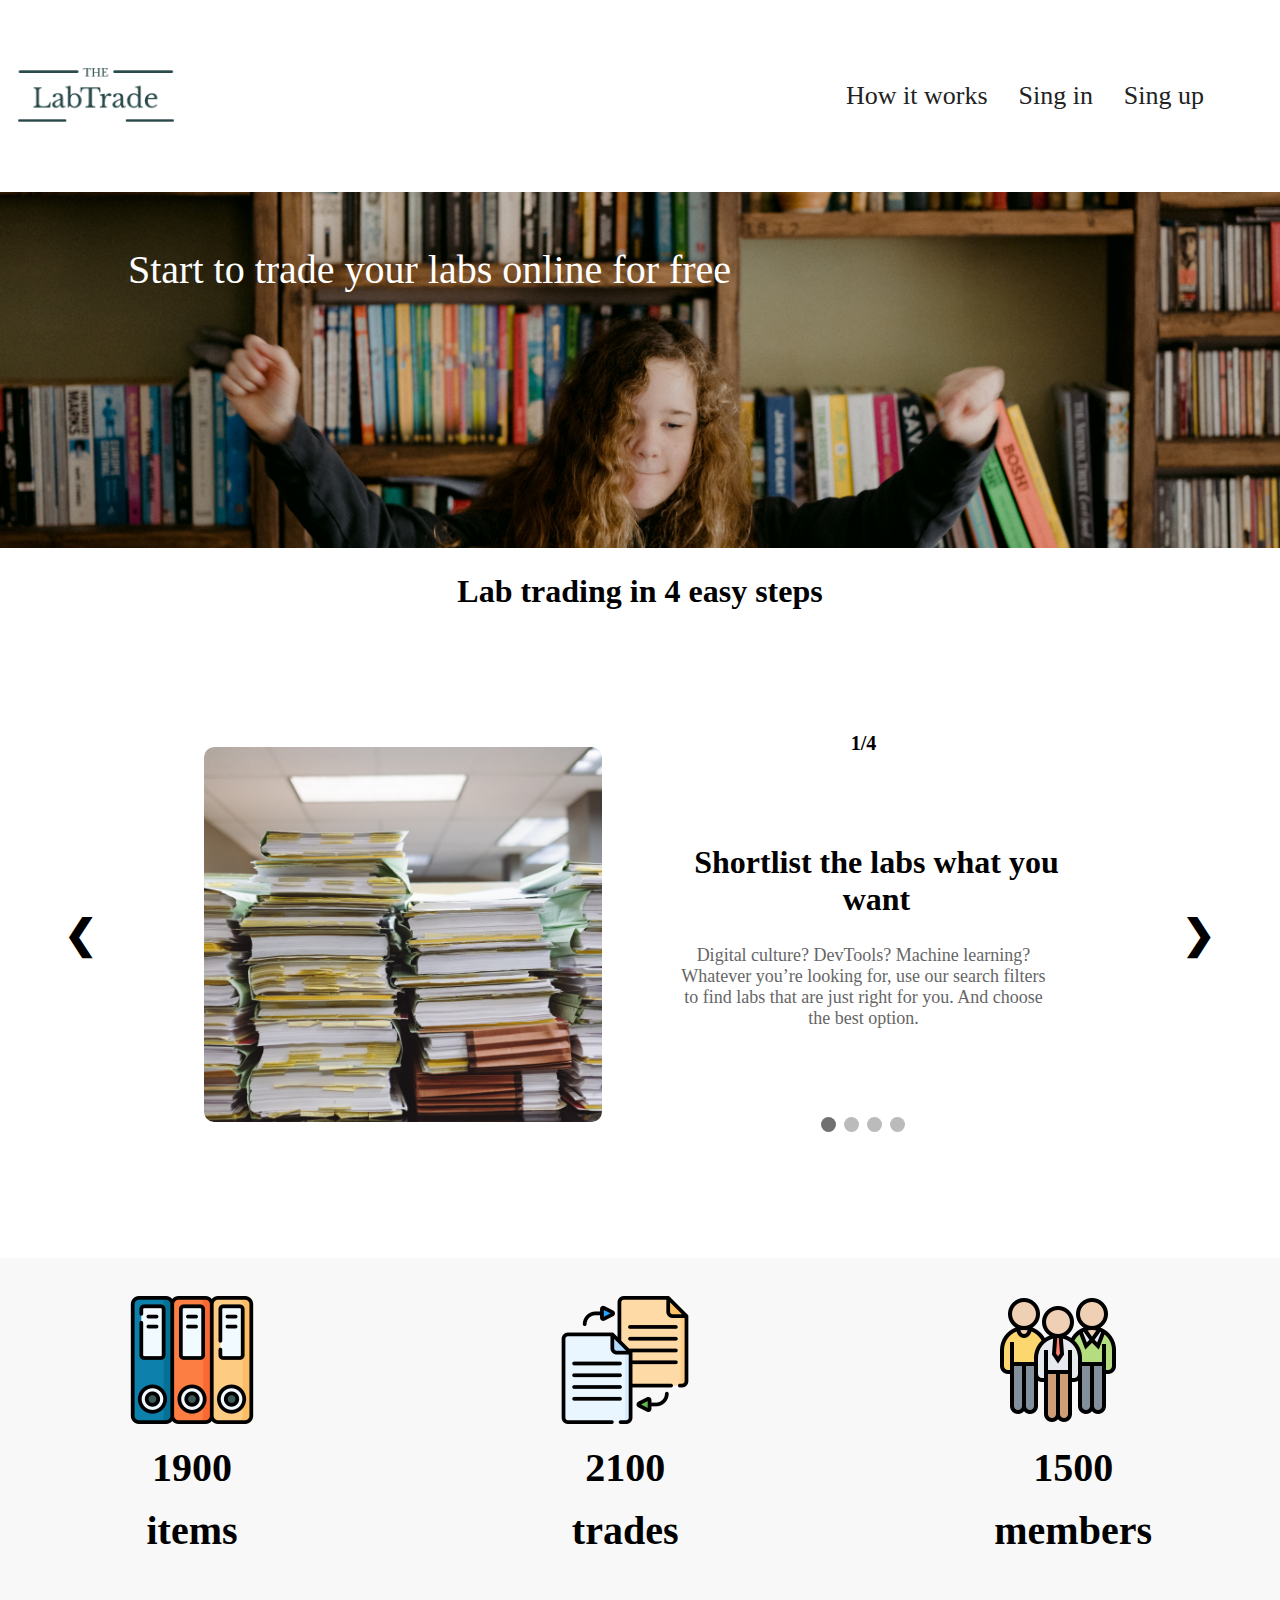
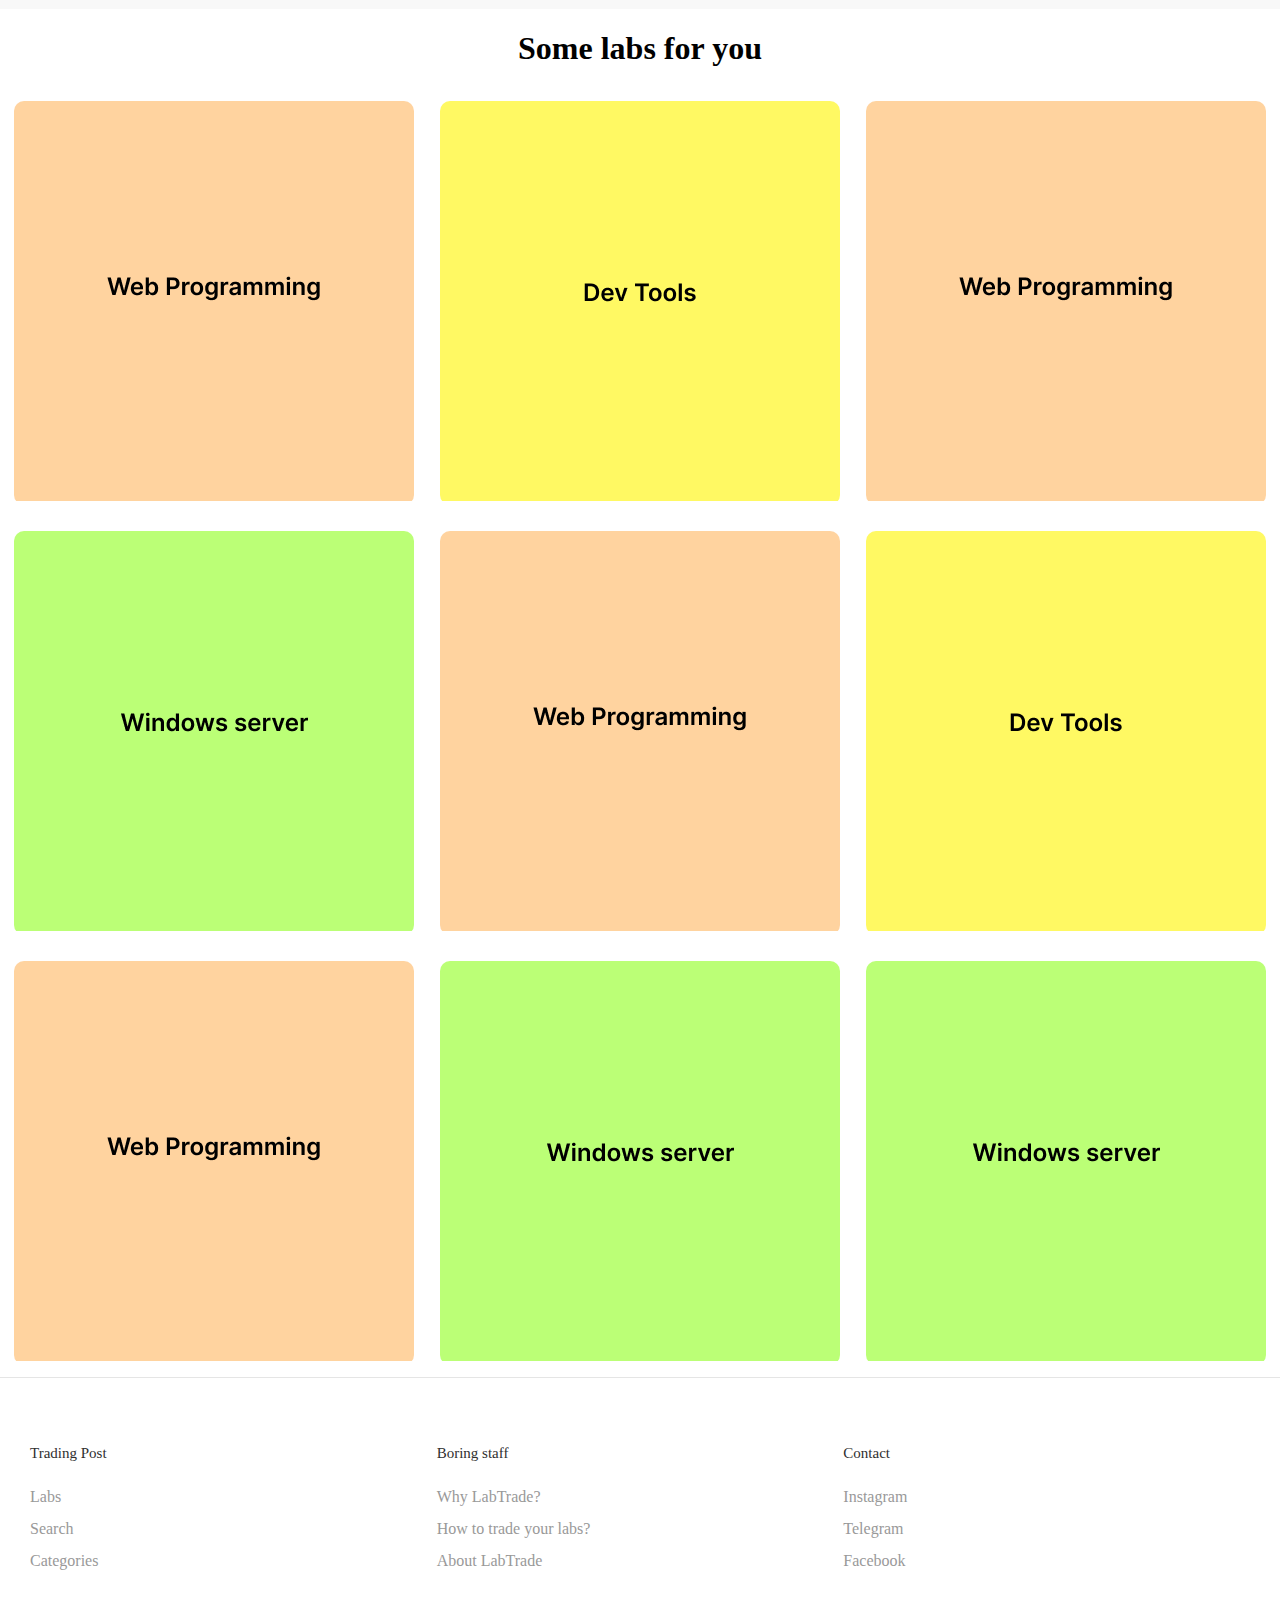
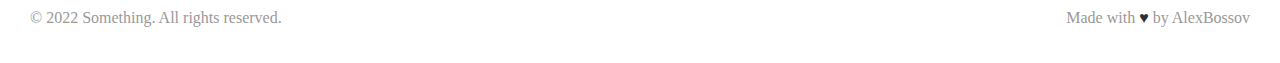
==== src/html/index.html @ 200443f1 "feat: change loading js" ====
<!DOCTYPE html>
<html lang="en">
<head>
    <meta charset="UTF-8">
    <link href="../css/outlines.css" rel="stylesheet">
    <title>LabTrade</title>
</head>
<body>
<header class="header">
    <img class="header__img" src="../assets/logo.png" alt="logo">
    <nav class="header__nav">
        <a href="http://localhost:63342/LabTrade/src/html/index.html#help" class="header__nav__item">How it works</a>
        <a href="http://localhost:63342/LabTrade/src/html/index.html#help" class="header__nav__item">Sing in</a>
        <a href="http://localhost:63342/LabTrade/src/html/index.html#help" class="header__nav__item">Sing up</a>
    </nav>
</header>
<main>
    <div class="container">
        <img src="../assets/girl.png" alt="girl" class="img-girl">
        <a class="img-text">Start to trade your labs online for free</a>
    </div>
    <div class="help" id="help">
        <h1 class="centred">Lab trading in 4 easy steps</h1>
        <div class="slideshow-container">
            <div class="help__content">
                <a class="help__slider_left" onclick="plusSlides(-1)">&#10094;</a>
                <div class="slide-container fade">
                    <img class="help__img"
                         src="../assets/books%20of%20labs.png"
                         alt="books of labs"
                    >
                    <div class="centred">
                        <strong class="help__numbers">1/4</strong>
                        <h2 class="help__title">Shortlist the labs what you want</h2>
                        <p class="help__description">Digital culture? DevTools? Machine learning?
                            Whatever you’re looking for, use our search filters to
                            find labs that are just right for you. And choose the best option.
                        </p>
                        <div class="dots">
                            <span class="dot" onclick="currentSlide(1)"></span>
                            <span class="dot" onclick="currentSlide(2)"></span>
                            <span class="dot" onclick="currentSlide(3)"></span>
                            <span class="dot" onclick="currentSlide(4)"></span>
                        </div>
                    </div>
                </div>
                <div class="slide-container fade">
                    <img class="help__img"
                         src="../assets/photo%20of%20labs.jpg"
                         alt="books of labs"
                    >
                    <div class="centred">
                        <strong class="help__numbers">2/4</strong>
                        <h2 class="help__title">Offer something
                            to the user </h2>
                        <p class="help__description"> You could offer to the user something of your own in return.
                            For example, you can offer your some other labs, moreover
                            you could propose a cash.
                        </p>
                        <div class="dots">
                            <span class="dot" onclick="currentSlide(1)"></span>
                            <span class="dot" onclick="currentSlide(2)"></span>
                            <span class="dot" onclick="currentSlide(3)"></span>
                            <span class="dot" onclick="currentSlide(4)"></span>
                        </div>
                    </div>
                </div>
                <div class="slide-container fade">
                    <img class="help__img"
                         src="../assets/claudia-raya-liJGb5bsVQU-unsplash.jpg"
                         alt="books of labs"
                    >
                    <div class="centred">
                        <strong class="help__numbers">3/4</strong>
                        <h2 class="help__title">User accept
                            the trade</h2>
                        <p class="help__description">
                            If the user like your trade, he or she accept the trade and everyone
                            gets what they want. But the trade have to equivalent. For example,
                            Web programming 1 lab to Devtools 1 lab or to cash :)
                        </p>
                        <div class="dots">
                            <span class="dot" onclick="currentSlide(1)"></span>
                            <span class="dot" onclick="currentSlide(2)"></span>
                            <span class="dot" onclick="currentSlide(3)"></span>
                            <span class="dot" onclick="currentSlide(4)"></span>
                        </div>
                    </div>
                </div>
                <div class="slide-container  fade">
                    <img class="help__img"
                         src="../assets/happy1.jpg"
                         alt="books of labs"
                    >
                    <div class="centred">
                        <strong class="help__numbers">4/4</strong>
                        <h2 class="help__title">You just enjoy the work done</h2>
                        <p class="help__description">
                            Finally you happy! But, in the end i would like recommend to you
                            to get to grips with work. So I won't be ashamed that I did this site.
                            And you could get good scores for the lab.
                        </p>
                        <div class="dots">
                            <span class="dot" onclick="currentSlide(1)"></span>
                            <span class="dot" onclick="currentSlide(2)"></span>
                            <span class="dot" onclick="currentSlide(3)"></span>
                            <span class="dot" onclick="currentSlide(4)"></span>
                        </div>
                    </div>
                </div>
                <a class="help__slider_right" onclick="plusSlides(1)">&#10095;</a>
            </div>
        </div>
    </div>
    <div class="content_light_grey row">
        <div>
            <img src="../assets/folder.png" alt="folder">
            <p class="centred">
                <strong class="content__text_strong">1900</strong>
            </p>
            <p class="centred">
                <strong class="content__text_strong">items</strong>
            </p>
        </div>
        <div>
            <img src="../assets/exchange.png" alt="exchange">
            <p class="centred">
                <strong class="content__text_strong">2100</strong>
            </p>
            <p class="centred">
                <strong class="content__text_strong">trades</strong>
            </p>
        </div>
        <div>
            <img src="../assets/community.png" alt="community">
            <p class="centred">
                <strong class="content__text_strong">1500</strong>
            </p>
            <p class="centred">
                <strong class="content__text_strong">members</strong>
            </p>
        </div>
    </div>
    <h1 class="centred">Some labs for you</h1>
    <div class="lab-content">
        <div class="wrap lab-content__img-wrapper">
            <img src="../assets/Frame%2039.png" class="lab-content__item blur" alt="lab"/>
            <div class="lab-content__img-wrapper__text fade centred">lab 5 by
                <a href="/AlexBossov">
                    AlexBossov
                </a>
            </div>
        </div>
        <div class="wrap lab-content__img-wrapper">
            <img src="../assets/Frame%2040.png" class="lab-content__item blur" alt="lab"/>
            <div class="lab-content__img-wrapper__text fade centred">lab 4 by
                <a href="/Alex">
                    Alex
                </a>
            </div>
        </div>
        <div class="wrap lab-content__img-wrapper">
            <img src="../assets/Frame%2039.png" class="lab-content__item blur" alt="lab"/>
            <div class="lab-content__img-wrapper__text fade centred">lab 1 by <a href="/Kostya">Kostya</a></div>
        </div>
        <div class="wrap lab-content__img-wrapper">
            <img src="../assets/Frame%2041.png" class="lab-content__item blur" alt="lab"/>
            <div class="lab-content__img-wrapper__text fade centred">lab 4 by
                <a href="/Kirill">
                    Kirill
                </a>
            </div>
        </div>
        <div class="wrap lab-content__img-wrapper">
            <img src="../assets/Frame%2039.png" class="lab-content__item blur" alt="lab"/>
            <div class="lab-content__img-wrapper__text fade centred">lab 1 by
                <a href="/Oleg">
                    Oleg
                </a>
            </div>
        </div>
        <div class="wrap lab-content__img-wrapper">
            <img src="../assets/Frame%2040.png" class="lab-content__item blur" alt="lab"/>
            <div class="lab-content__img-wrapper__text fade centred">lab 4 by
                <a href="/Igor">
                    Igor
                </a>
            </div>
        </div>
        <div class="wrap lab-content__img-wrapper">
            <img src="../assets/Frame%2039.png" class="lab-content__item blur" alt="lab"/>
            <div class="lab-content__img-wrapper__text fade centred">lab 1 by
                <a href="/Rostislave">
                    Rostislave
                </a>
            </div>
        </div>
        <div class="wrap lab-content__img-wrapper">
            <img src="../assets/Frame%2041.png" class="lab-content__item blur" alt="lab"/>
            <div class="lab-content__img-wrapper__text fade centred">lab 4 by
                <a href="/Zhenya">
                    Zhenya
                </a>
            </div>
        </div>
        <div class="wrap lab-content__img-wrapper">
            <img src="../assets/Frame%2041.png" class="lab-content__item blur" alt="lab"/>
            <div class="lab-content__img-wrapper__text fade centred">lab 2 by
                <a href="/Zhenya">
                    Zhenya
                </a>
            </div>
        </div>
    </div>
</main>
<footer class="footer">
    <!--    <div class="footer__addr">-->
    <!--    </div>-->
    <ul class="footer__nav">
        <li class="nav__item">
            <h2 class="nav__title">Trading Post</h2>
            <ul class="nav__ul">
                <li>
                    <a href="#">Labs</a>
                </li>

                <li>
                    <a href="#">Search</a>
                </li>

                <li>
                    <a href="#">Categories</a>
                </li>
            </ul>
        </li>
        <li class="nav__item">
            <h2 class="nav__title">Boring staff</h2>
            <ul class="nav__ul">
                <li>
                    <a href="#">Why LabTrade?</a>
                </li>
                <li>
                    <a href="#">How to trade your labs?</a>
                </li>
                <li>
                    <a href="#">About LabTrade</a>
                </li>
            </ul>
        </li>
        <li class="nav__item">
            <h2 class="nav__title">Contact</h2>
            <ul class="nav__ul">
                <li>
                    <a href="#">Instagram</a>
                </li>
                <li>
                    <a href="#">Telegram</a>
                </li>
                <li>
                    <a href="#">Facebook</a>
                </li>
            </ul>
        </li>
    </ul>
    <div class="legal">
        <p>&copy; 2022 Something. All rights reserved.</p>

        <div class="legal__links">
            <span>Made with <span class="heart">♥</span> by AlexBossov</span>
        </div>
    </div>
</footer>
<script src="../js/first.js"></script>
</body>
</html>
---- src/css/outlines.css ----
body,
div {
    margin: 0;
}

input,
button,
textarea,
select {
    font: inherit;
}

li {
    list-style-type: none;
}

.header {
    display: flex;
    height: 15%;
}

.header__img {
    width: 15%;
}

.header__nav {
    margin-left: auto;
    display: flex;
    justify-content: space-evenly;
    align-items: center;
    padding-right: 55px;
    width: 400px;
}


.header__nav__item {
    text-decoration: none;
    color: #222;
    position: relative;
    padding: 10px;
}

a.header__nav__item:after {
    content: '';
    position: absolute;
    bottom: 0;
    right: 0;

    width: 0;
    height: 100%;

    border-bottom: 2px solid black;

    transition: width 0.3s ease;
}

a.header__nav__item:hover:after {
    left: 0;
    width: 100%;
    transition: width .3s ease;
}

.container {
    position: relative;
    color: white;
}

.img-girl {
    width: 100%;
}

.img-text {
    position: absolute;
    left: 10%;
    top: 15%;
}

@media only screen and (min-width: 400px) {
    .img-text {
        font-size: 20px;
    }

    .help__img {
        width: 225px;
        height: 200px;
    }

    .lab-content__item {
        height: 400px;
        width: 400px;
    }
}

@media only screen and (min-width: 600px) {
    .img-text {
        font-size: 26px;
    }

    .help__img {
        width: 225px;
        height: 200px;
    }

    .lab-content__item {
        height: 200px;
        width: 200px;
    }
}

@media only screen and (min-width: 670px) {
    .help__img {
        width: 250px;
        height: 225px;
    }

    .lab-content__item {
        height: 250px;
        width: 250px;
    }
}

@media only screen and (min-width: 768px) {
    .img-text {
        font-size: 30px;
    }

    .header__nav {
        font-size: 18px;
    }

    .help__img {
        width: 375px;
        height: 350px;
    }

    .lab-content__item {
        height: 320px;
        width: 320px;
    }
}

@media only screen and (min-width: 900px) {
    .img-text {
        font-size: 36px;
    }

    .header__nav {
        font-size: 20px;
    }

    .help__img {
        width: 400px;
        height: 375px;
    }

    .lab-content__item {
        height: 370px;
        width: 370px;
    }
}

@media only screen and (min-width: 1024px) {
    .img-text {
        font-size: 40px;
    }

    .header__nav {
        font-size: 26px;
    }

    .help__img {
        width: 400px;
        height: 375px;
    }

    .lab-content__item {
        height: 400px;
        width: 400px;
    }
}

.rotated {
    transform: rotate(180deg);
}

.centred {
    text-align: center
}

.row {
    display: flex;
    flex-flow: row;
    justify-content: space-between;
}

.slideshow-container {
    position: relative;
}

.fade {
    animation-name: fade;
    animation-duration: 1.5s;
}

@keyframes fade {
    from {
        opacity: .4
    }
    to {
        opacity: 1
    }
}

.help__content {
    display: flex;
    justify-content: center;
    align-items: center;
    margin: 5%;
}

.slide-container {
    display: none;
    align-items: center;
    margin: 5%;
}

.help__numbers {
    font-size: 20px;
}

.help__title {
    font-size: 32px;
    font-weight: bold;
    padding: 12% 10% 0 15%;
}

.help__description {
    color: #666666;
    font-size: 18px;
    padding: 0 15% 0 15%;
}

.help__img {
    margin-left: 5%;
    border-radius: 10px;
}

.help__slider_left, .help__slider_right {
    cursor: pointer;
    font-weight: bold;
    font-size: 40px;
    transition: 0.6s ease;
    border-radius: 0 3px 3px 0;
    user-select: none;
}


.dots {
    margin-top: 17%;
}

.dot {
    cursor: pointer;
    height: 15px;
    width: 15px;
    margin: 0 2px;
    background-color: #bbb;
    border-radius: 50%;
    display: inline-block;
    transition: background-color 0.6s ease;
}

.active, .dot:hover {
    background-color: #717171;
}

.content_light_grey {
    background-color: #F8F8F8;
    padding: 3% 10% 3% 10%;
}

.content__text_strong {
    font-size: 40px;
}

.lab-content {
    display: flex;
    flex-wrap: wrap;
    justify-content: center;
}


.lab-content__img-wrapper {
    margin: 1%;
    border-radius: 10px;
    position: relative;
    overflow: hidden;
}

.lab-content__img-wrapper > .lab-content__img-wrapper__text, .lab-content__img-wrapper__button {
    position: absolute;
    inset: 0;
    font-size: 2rem;
    padding: 1rem;
    background: rgba(255, 255, 255, .6);
    display: flex;
    justify-content: center;
    align-items: center;
}

.lab-content__img-wrapper > img,
.lab-content__img-wrapper > .lab-content__img-wrapper__text {
    transition: 200ms ease-in-out;
}

.lab-content__img-wrapper:hover > img.blur {
    filter: blur(5px);
}

.lab-content__img-wrapper > .lab-content__img-wrapper__text.fade, .lab-content__img-wrapper__button.fade {
    opacity: 0;
}

.lab-content__img-wrapper:hover > .lab-content__img-wrapper__text.fade, .lab-content__img-wrapper__button.fade {
    opacity: 1;
}


.lab-content__img-wrapper__text > a {
    text-decoration: none;
    padding-left: 2%;
}

.lab-content__img-wrapper__text {
    display: flex;
}

.footer {
    display: flex;
    flex-flow: row wrap;
    padding: 30px 30px 20px 30px;
    color: #2f2f2f;
    background-color: #fff;
    border-top: 1px solid #e5e5e5;
}

.footer > * {
    flex: 1 100%;
}

.footer__addr {
    margin-right: 1.25em;
    margin-bottom: 2em;
}

.footer__addr h2 {
    margin-top: 1.3em;
    font-size: 15px;
    font-weight: 400;
}

.nav__title {
    font-weight: 400;
    font-size: 15px;
}

.footer address {
    font-style: normal;
    color: #999;
}

.footer ul {
    list-style: none;
    padding-left: 0;
}

.footer li {
    line-height: 2em;
}

.footer a {
    text-decoration: none;
}

.footer__nav {
    display: flex;
    flex-flow: row wrap;
}

.footer__nav > * {
    flex: 1 50%;
    margin-right: 1.25em;
}

.nav__ul a {
    color: #999;
}

.nav__ul--extra {
    column-count: 2;
    column-gap: 1.25em;
}

.legal {
    display: flex;
    flex-wrap: wrap;
    color: #999;
}

.legal__links {
    display: flex;
    align-items: center;
}

.heart {
    color: #2f2f2f;
}

.legal .legal__links {
    margin-left: auto;
}

.footer__nav > * {
    flex: 1;
}

.nav__item--extra {
    flex-grow: 2;
}

.footer__addr {
    flex: 1 0;
}

.footer__nav {
    flex: 2 0;
}
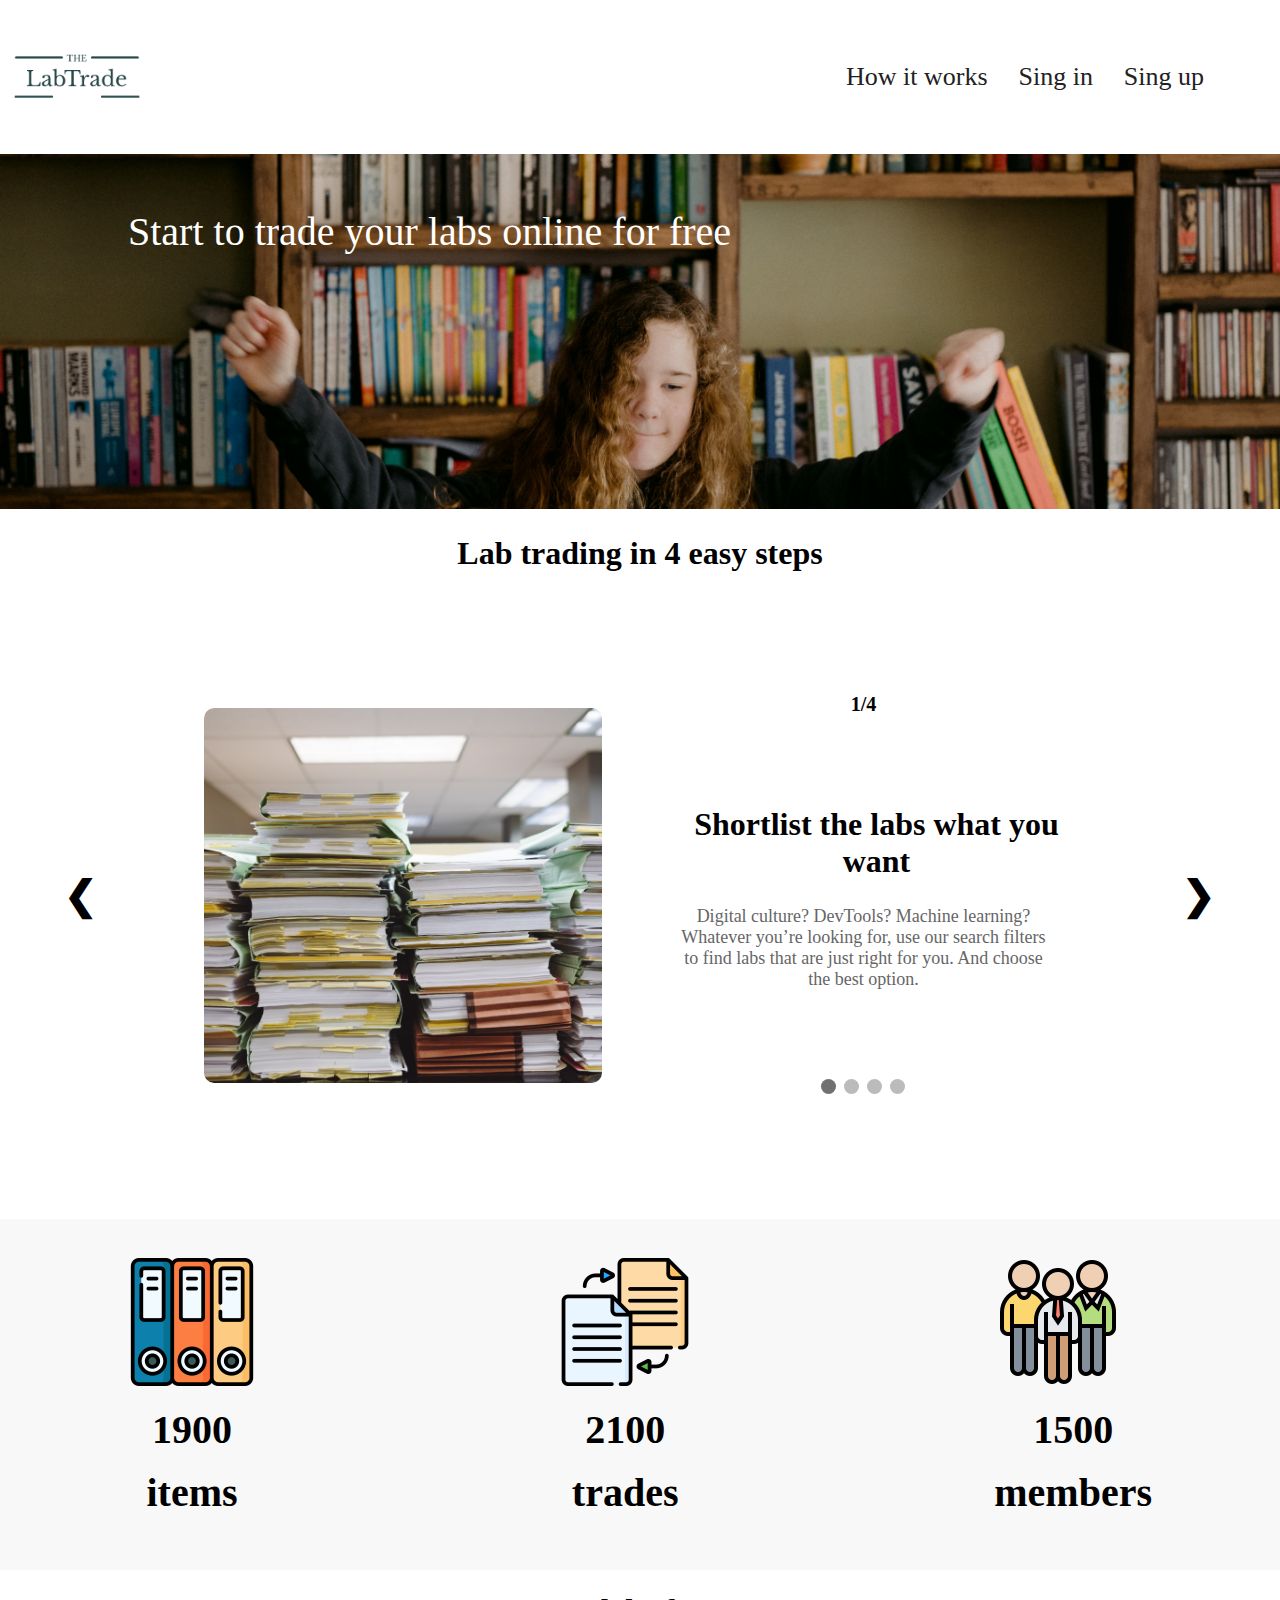
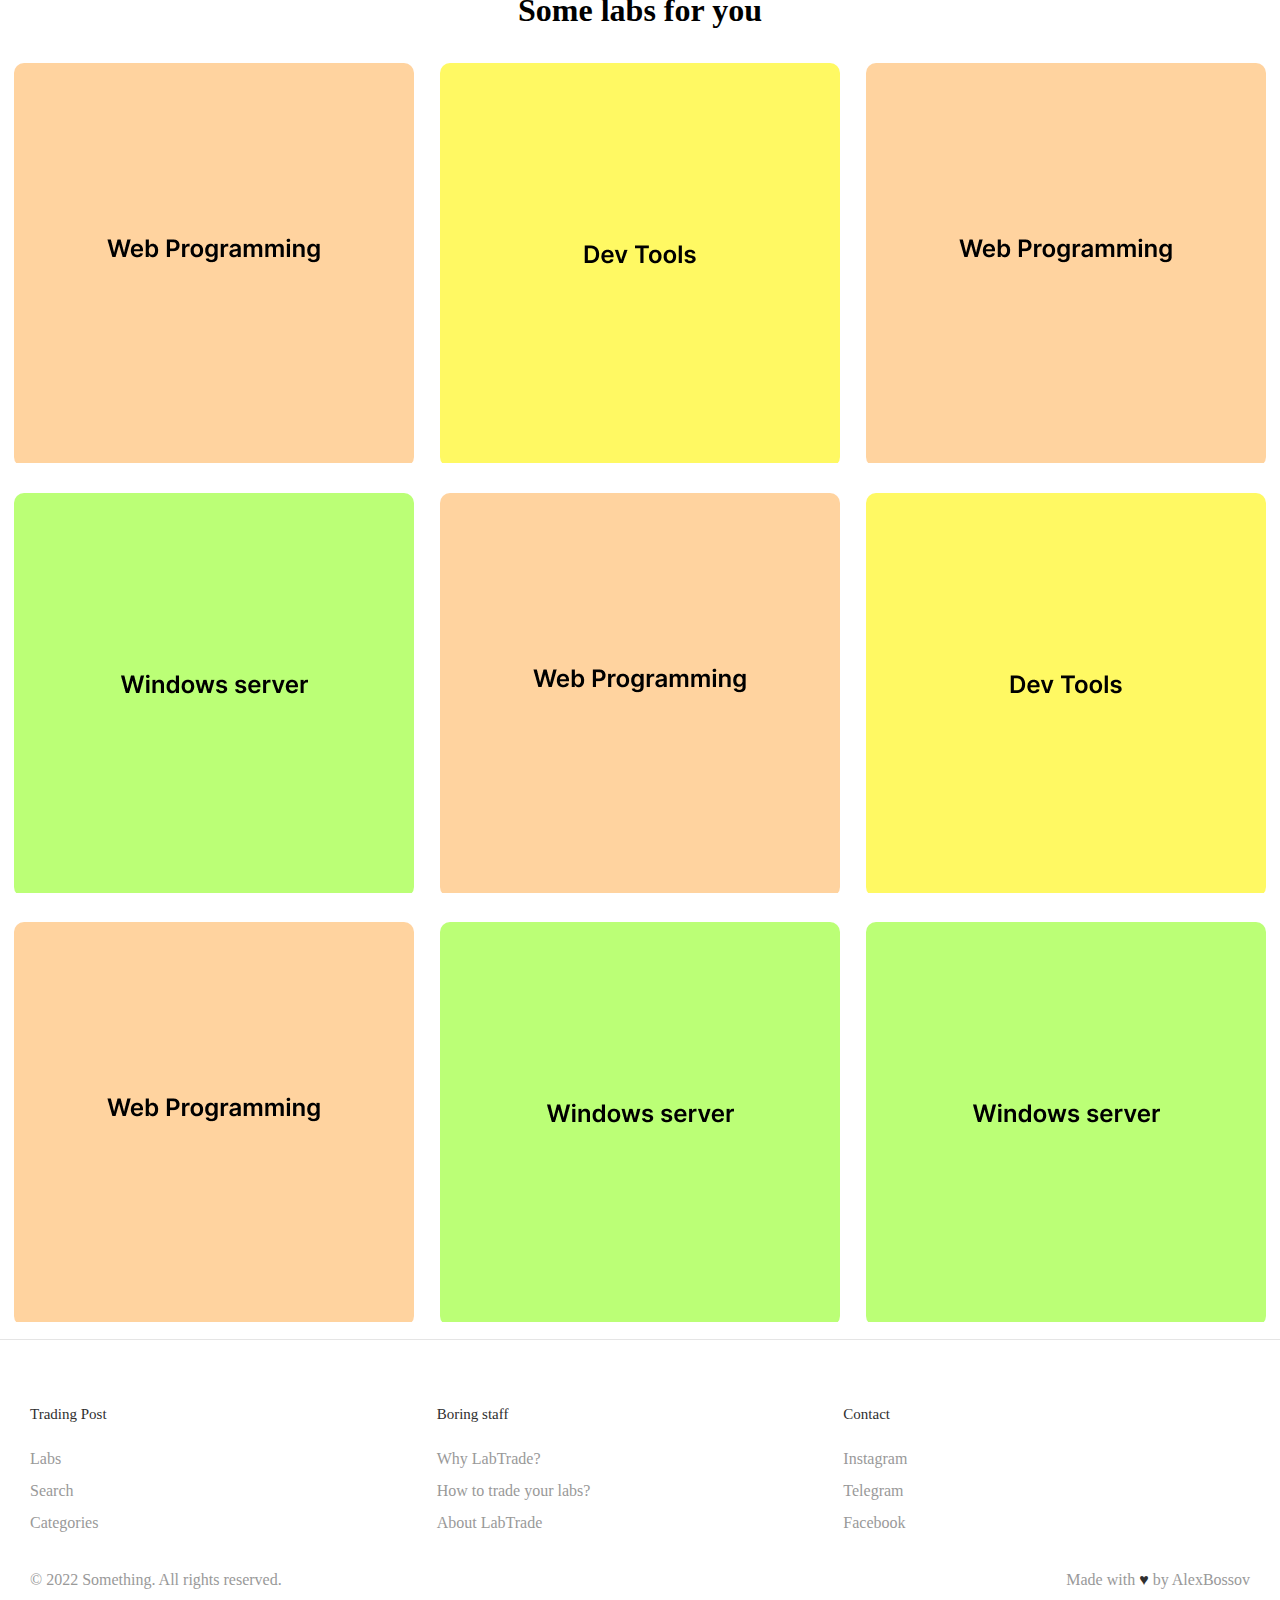
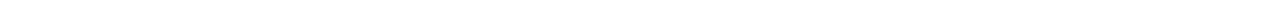
==== commit f4f9a818: "feat: separate monolit css file to many files" ====
--- a/src/html/index.html
+++ b/src/html/index.html
@@ -3,6 +3,13 @@
 <head>
     <meta charset="UTF-8">
     <link href="../css/outlines.css" rel="stylesheet">
+    <link href="../css/general.css" rel="stylesheet">
+    <link href="../css/help.css" rel="stylesheet">
+    <link href="../css/statistic.css" rel="stylesheet">
+    <link href="../css/footer.css" rel="stylesheet">
+    <link href="../css/header.css" rel="stylesheet">
+    <link href="../css/lab-content.css" rel="stylesheet">
+    <link href="../css/girl.css" rel="stylesheet">
     <title>LabTrade</title>
 </head>
 <body>
--- a/src/css/outlines.css
+++ b/src/css/outlines.css
@@ -1,80 +1,3 @@
-body,
-div {
-    margin: 0;
-}
-
-input,
-button,
-textarea,
-select {
-    font: inherit;
-}
-
-li {
-    list-style-type: none;
-}
-
-.header {
-    display: flex;
-    height: 15%;
-}
-
-.header__img {
-    width: 15%;
-}
-
-.header__nav {
-    margin-left: auto;
-    display: flex;
-    justify-content: space-evenly;
-    align-items: center;
-    padding-right: 55px;
-    width: 400px;
-}
-
-
-.header__nav__item {
-    text-decoration: none;
-    color: #222;
-    position: relative;
-    padding: 10px;
-}
-
-a.header__nav__item:after {
-    content: '';
-    position: absolute;
-    bottom: 0;
-    right: 0;
-
-    width: 0;
-    height: 100%;
-
-    border-bottom: 2px solid black;
-
-    transition: width 0.3s ease;
-}
-
-a.header__nav__item:hover:after {
-    left: 0;
-    width: 100%;
-    transition: width .3s ease;
-}
-
-.container {
-    position: relative;
-    color: white;
-}
-
-.img-girl {
-    width: 100%;
-}
-
-.img-text {
-    position: absolute;
-    left: 10%;
-    top: 15%;
-}
-
 @media only screen and (min-width: 400px) {
     .img-text {
         font-size: 20px;
@@ -177,261 +100,4 @@
         height: 400px;
         width: 400px;
     }
-}
-
-.rotated {
-    transform: rotate(180deg);
-}
-
-.centred {
-    text-align: center
-}
-
-.row {
-    display: flex;
-    flex-flow: row;
-    justify-content: space-between;
-}
-
-.slideshow-container {
-    position: relative;
-}
-
-.fade {
-    animation-name: fade;
-    animation-duration: 1.5s;
-}
-
-@keyframes fade {
-    from {
-        opacity: .4
-    }
-    to {
-        opacity: 1
-    }
-}
-
-.help__content {
-    display: flex;
-    justify-content: center;
-    align-items: center;
-    margin: 5%;
-}
-
-.slide-container {
-    display: none;
-    align-items: center;
-    margin: 5%;
-}
-
-.help__numbers {
-    font-size: 20px;
-}
-
-.help__title {
-    font-size: 32px;
-    font-weight: bold;
-    padding: 12% 10% 0 15%;
-}
-
-.help__description {
-    color: #666666;
-    font-size: 18px;
-    padding: 0 15% 0 15%;
-}
-
-.help__img {
-    margin-left: 5%;
-    border-radius: 10px;
-}
-
-.help__slider_left, .help__slider_right {
-    cursor: pointer;
-    font-weight: bold;
-    font-size: 40px;
-    transition: 0.6s ease;
-    border-radius: 0 3px 3px 0;
-    user-select: none;
-}
-
-
-.dots {
-    margin-top: 17%;
-}
-
-.dot {
-    cursor: pointer;
-    height: 15px;
-    width: 15px;
-    margin: 0 2px;
-    background-color: #bbb;
-    border-radius: 50%;
-    display: inline-block;
-    transition: background-color 0.6s ease;
-}
-
-.active, .dot:hover {
-    background-color: #717171;
-}
-
-.content_light_grey {
-    background-color: #F8F8F8;
-    padding: 3% 10% 3% 10%;
-}
-
-.content__text_strong {
-    font-size: 40px;
-}
-
-.lab-content {
-    display: flex;
-    flex-wrap: wrap;
-    justify-content: center;
-}
-
-
-.lab-content__img-wrapper {
-    margin: 1%;
-    border-radius: 10px;
-    position: relative;
-    overflow: hidden;
-}
-
-.lab-content__img-wrapper > .lab-content__img-wrapper__text, .lab-content__img-wrapper__button {
-    position: absolute;
-    inset: 0;
-    font-size: 2rem;
-    padding: 1rem;
-    background: rgba(255, 255, 255, .6);
-    display: flex;
-    justify-content: center;
-    align-items: center;
-}
-
-.lab-content__img-wrapper > img,
-.lab-content__img-wrapper > .lab-content__img-wrapper__text {
-    transition: 200ms ease-in-out;
-}
-
-.lab-content__img-wrapper:hover > img.blur {
-    filter: blur(5px);
-}
-
-.lab-content__img-wrapper > .lab-content__img-wrapper__text.fade, .lab-content__img-wrapper__button.fade {
-    opacity: 0;
-}
-
-.lab-content__img-wrapper:hover > .lab-content__img-wrapper__text.fade, .lab-content__img-wrapper__button.fade {
-    opacity: 1;
-}
-
-
-.lab-content__img-wrapper__text > a {
-    text-decoration: none;
-    padding-left: 2%;
-}
-
-.lab-content__img-wrapper__text {
-    display: flex;
-}
-
-.footer {
-    display: flex;
-    flex-flow: row wrap;
-    padding: 30px 30px 20px 30px;
-    color: #2f2f2f;
-    background-color: #fff;
-    border-top: 1px solid #e5e5e5;
-}
-
-.footer > * {
-    flex: 1 100%;
-}
-
-.footer__addr {
-    margin-right: 1.25em;
-    margin-bottom: 2em;
-}
-
-.footer__addr h2 {
-    margin-top: 1.3em;
-    font-size: 15px;
-    font-weight: 400;
-}
-
-.nav__title {
-    font-weight: 400;
-    font-size: 15px;
-}
-
-.footer address {
-    font-style: normal;
-    color: #999;
-}
-
-.footer ul {
-    list-style: none;
-    padding-left: 0;
-}
-
-.footer li {
-    line-height: 2em;
-}
-
-.footer a {
-    text-decoration: none;
-}
-
-.footer__nav {
-    display: flex;
-    flex-flow: row wrap;
-}
-
-.footer__nav > * {
-    flex: 1 50%;
-    margin-right: 1.25em;
-}
-
-.nav__ul a {
-    color: #999;
-}
-
-.nav__ul--extra {
-    column-count: 2;
-    column-gap: 1.25em;
-}
-
-.legal {
-    display: flex;
-    flex-wrap: wrap;
-    color: #999;
-}
-
-.legal__links {
-    display: flex;
-    align-items: center;
-}
-
-.heart {
-    color: #2f2f2f;
-}
-
-.legal .legal__links {
-    margin-left: auto;
-}
-
-.footer__nav > * {
-    flex: 1;
-}
-
-.nav__item--extra {
-    flex-grow: 2;
-}
-
-.footer__addr {
-    flex: 1 0;
-}
-
-.footer__nav {
-    flex: 2 0;
 }--- a/src/css/general.css
+++ b/src/css/general.css
@@ -0,0 +1,35 @@
+body,
+div {
+    margin: 0;
+}
+
+input,
+button,
+textarea,
+select {
+    font: inherit;
+}
+
+li {
+    list-style-type: none;
+}
+
+
+.container {
+    position: relative;
+    color: white;
+}
+
+.rotated {
+    transform: rotate(180deg);
+}
+
+.centred {
+    text-align: center
+}
+
+.row {
+    display: flex;
+    flex-flow: row;
+    justify-content: space-between;
+}--- a/src/css/help.css
+++ b/src/css/help.css
@@ -0,0 +1,79 @@
+.slideshow-container {
+    position: relative;
+}
+
+.fade {
+    animation-name: fade;
+    animation-duration: 1.5s;
+}
+
+@keyframes fade {
+    from {
+        opacity: .4
+    }
+    to {
+        opacity: 1
+    }
+}
+
+.help__content {
+    display: flex;
+    justify-content: center;
+    align-items: center;
+    margin: 5%;
+}
+
+.slide-container {
+    display: none;
+    align-items: center;
+    margin: 5%;
+}
+
+.help__numbers {
+    font-size: 20px;
+}
+
+.help__title {
+    font-size: 32px;
+    font-weight: bold;
+    padding: 12% 10% 0 15%;
+}
+
+.help__description {
+    color: #666666;
+    font-size: 18px;
+    padding: 0 15% 0 15%;
+}
+
+.help__img {
+    margin-left: 5%;
+    border-radius: 10px;
+}
+
+.help__slider_left, .help__slider_right {
+    cursor: pointer;
+    font-weight: bold;
+    font-size: 40px;
+    transition: 0.6s ease;
+    border-radius: 0 3px 3px 0;
+    user-select: none;
+}
+
+.dots {
+    margin-top: 17%;
+}
+
+.dot {
+    cursor: pointer;
+    height: 15px;
+    width: 15px;
+    margin: 0 2px;
+    background-color: #bbb;
+    border-radius: 50%;
+    display: inline-block;
+    transition: background-color 0.6s ease;
+}
+
+.active, .dot:hover {
+    background-color: #717171;
+}
--- a/src/css/statistic.css
+++ b/src/css/statistic.css
@@ -0,0 +1,8 @@
+.content_light_grey {
+    background-color: #F8F8F8;
+    padding: 3% 10% 3% 10%;
+}
+
+.content__text_strong {
+    font-size: 40px;
+}--- a/src/css/footer.css
+++ b/src/css/footer.css
@@ -0,0 +1,100 @@
+.footer {
+    display: flex;
+    flex-flow: row wrap;
+    padding: 30px 30px 20px 30px;
+    color: #2f2f2f;
+    background-color: #fff;
+    border-top: 1px solid #e5e5e5;
+}
+
+.footer > * {
+    flex: 1 100%;
+}
+
+.footer__addr {
+    margin-right: 1.25em;
+    margin-bottom: 2em;
+}
+
+.footer__addr h2 {
+    margin-top: 1.3em;
+    font-size: 15px;
+    font-weight: 400;
+}
+
+.nav__title {
+    font-weight: 400;
+    font-size: 15px;
+}
+
+.footer address {
+    font-style: normal;
+    color: #999;
+}
+
+.footer ul {
+    list-style: none;
+    padding-left: 0;
+}
+
+.footer li {
+    line-height: 2em;
+}
+
+.footer a {
+    text-decoration: none;
+}
+
+.footer__nav {
+    display: flex;
+    flex-flow: row wrap;
+}
+
+.footer__nav > * {
+    flex: 1 50%;
+    margin-right: 1.25em;
+}
+
+.nav__ul a {
+    color: #999;
+}
+
+.nav__ul--extra {
+    column-count: 2;
+    column-gap: 1.25em;
+}
+
+.legal {
+    display: flex;
+    flex-wrap: wrap;
+    color: #999;
+}
+
+.legal__links {
+    display: flex;
+    align-items: center;
+}
+
+.heart {
+    color: #2f2f2f;
+}
+
+.legal .legal__links {
+    margin-left: auto;
+}
+
+.footer__nav > * {
+    flex: 1;
+}
+
+.nav__item--extra {
+    flex-grow: 2;
+}
+
+.footer__addr {
+    flex: 1 0;
+}
+
+.footer__nav {
+    flex: 2 0;
+}--- a/src/css/header.css
+++ b/src/css/header.css
@@ -0,0 +1,43 @@
+.header {
+    display: flex;
+}
+
+.header__img {
+    width: 12%;
+}
+
+.header__nav {
+    margin-left: auto;
+    display: flex;
+    justify-content: space-evenly;
+    align-items: center;
+    padding-right: 55px;
+    width: 400px;
+}
+
+.header__nav__item {
+    text-decoration: none;
+    color: #222;
+    position: relative;
+    padding: 10px;
+}
+
+a.header__nav__item:after {
+    content: '';
+    position: absolute;
+    bottom: 0;
+    right: 0;
+
+    width: 0;
+    height: 100%;
+
+    border-bottom: 2px solid black;
+
+    transition: width 0.3s ease;
+}
+
+a.header__nav__item:hover:after {
+    left: 0;
+    width: 100%;
+    transition: width .3s ease;
+}--- a/src/css/lab-content.css
+++ b/src/css/lab-content.css
@@ -0,0 +1,51 @@
+.lab-content {
+    display: flex;
+    flex-wrap: wrap;
+    justify-content: center;
+}
+
+
+.lab-content__img-wrapper {
+    margin: 1%;
+    border-radius: 10px;
+    position: relative;
+    overflow: hidden;
+}
+
+.lab-content__img-wrapper > .lab-content__img-wrapper__text, .lab-content__img-wrapper__button {
+    position: absolute;
+    inset: 0;
+    font-size: 2rem;
+    padding: 1rem;
+    background: rgba(255, 255, 255, .6);
+    display: flex;
+    justify-content: center;
+    align-items: center;
+}
+
+.lab-content__img-wrapper > img,
+.lab-content__img-wrapper > .lab-content__img-wrapper__text {
+    transition: 200ms ease-in-out;
+}
+
+.lab-content__img-wrapper:hover > img.blur {
+    filter: blur(5px);
+}
+
+.lab-content__img-wrapper > .lab-content__img-wrapper__text.fade, .lab-content__img-wrapper__button.fade {
+    opacity: 0;
+}
+
+.lab-content__img-wrapper:hover > .lab-content__img-wrapper__text.fade, .lab-content__img-wrapper__button.fade {
+    opacity: 1;
+}
+
+
+.lab-content__img-wrapper__text > a {
+    text-decoration: none;
+    padding-left: 2%;
+}
+
+.lab-content__img-wrapper__text {
+    display: flex;
+}--- a/src/css/girl.css
+++ b/src/css/girl.css
@@ -0,0 +1,9 @@
+.img-girl {
+    width: 100%;
+}
+
+.img-text {
+    position: absolute;
+    left: 10%;
+    top: 15%;
+}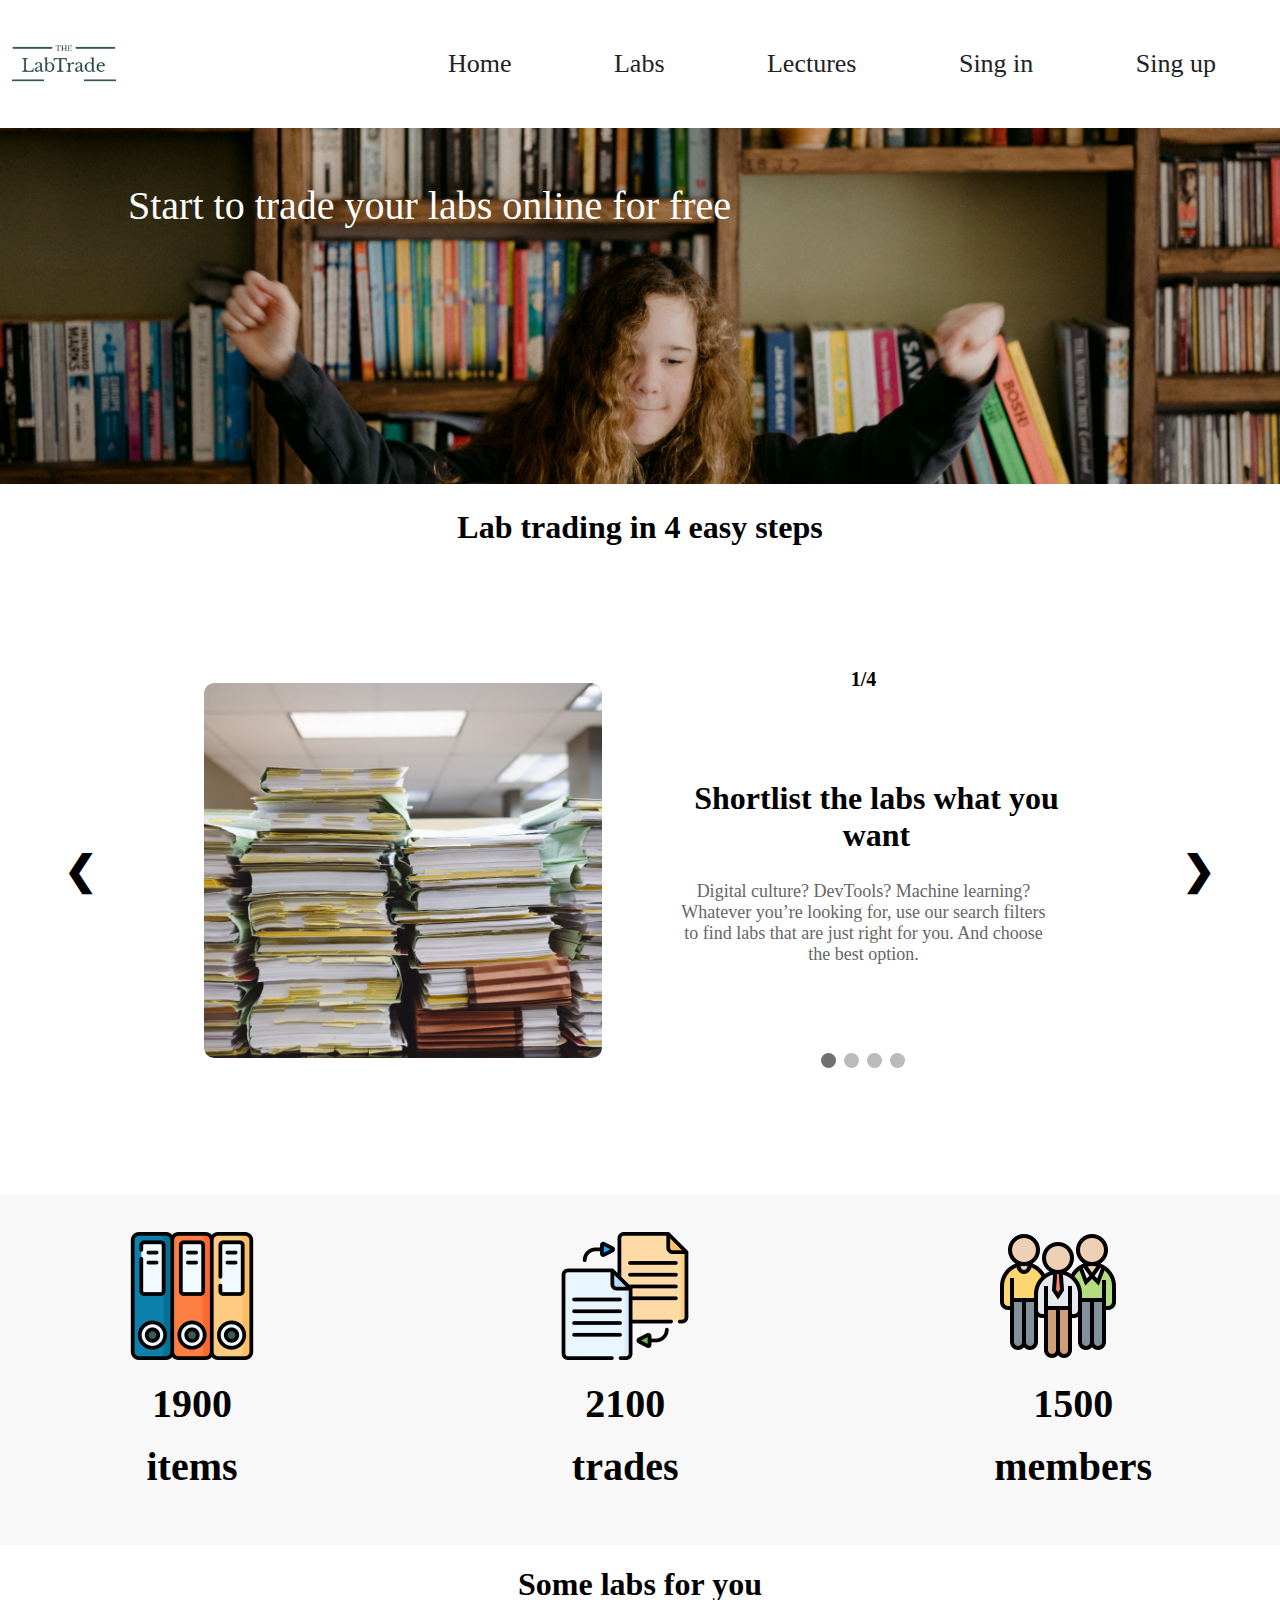
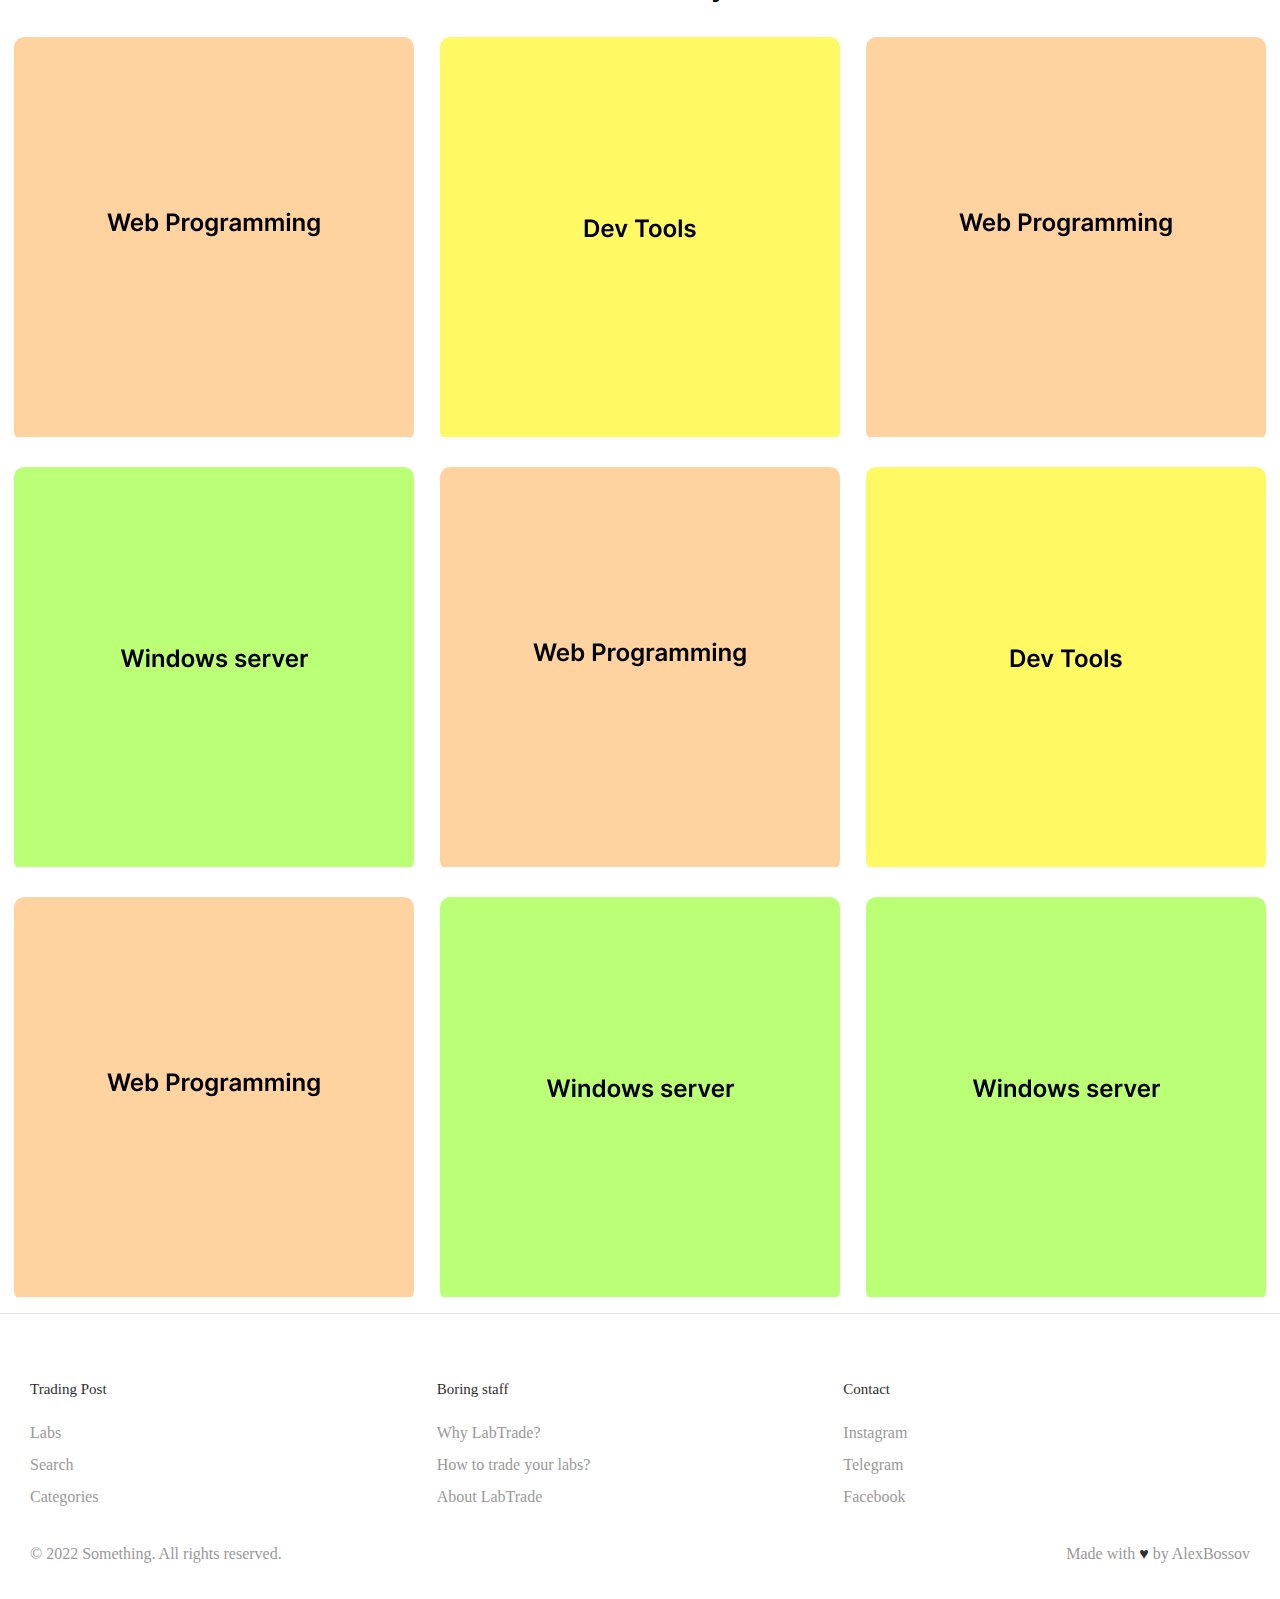
==== commit 241a3553: "feat: improve nav-bar" ====
--- a/src/html/index.html
+++ b/src/html/index.html
@@ -10,13 +10,15 @@
     <link href="../css/header.css" rel="stylesheet">
     <link href="../css/lab-content.css" rel="stylesheet">
     <link href="../css/girl.css" rel="stylesheet">
-    <title>LabTrade</title>
+    <title>Home</title>
 </head>
 <body>
 <header class="header">
     <img class="header__img" src="../assets/logo.png" alt="logo">
     <nav class="header__nav">
-        <a href="http://localhost:63342/LabTrade/src/html/index.html#help" class="header__nav__item">How it works</a>
+        <a href="http://localhost:63342/LabTrade/src/html/index.html#help" class="header__nav__item">Home</a>
+        <a href="http://localhost:63342/LabTrade/src/html/labs.html" class="header__nav__item">Labs</a>
+        <a href="http://localhost:63342/LabTrade/src/html/index.html#help" class="header__nav__item">Lectures</a>
         <a href="http://localhost:63342/LabTrade/src/html/index.html#help" class="header__nav__item">Sing in</a>
         <a href="http://localhost:63342/LabTrade/src/html/index.html#help" class="header__nav__item">Sing up</a>
     </nav>
@@ -103,7 +105,7 @@
                         <strong class="help__numbers">4/4</strong>
                         <h2 class="help__title">You just enjoy the work done</h2>
                         <p class="help__description">
-                            Finally you happy! But, in the end i would like recommend to you
+                            Finally you happy! But, in the end I would like recommend to you
                             to get to grips with work. So I won't be ashamed that I did this site.
                             And you could get good scores for the lab.
                         </p>
@@ -278,5 +280,7 @@
     </div>
 </footer>
 <script src="../js/first.js"></script>
+<script src="../js/second.js"></script>
+
 </body>
 </html>--- a/src/css/header.css
+++ b/src/css/header.css
@@ -3,36 +3,43 @@
 }
 
 .header__img {
-    width: 12%;
+    width: 10%;
 }
 
 .header__nav {
     margin-left: auto;
     display: flex;
-    justify-content: space-evenly;
+    justify-content: space-between;
     align-items: center;
-    padding-right: 55px;
-    width: 400px;
+    width: 60%;
+    padding-right: 5%;
 }
+
+.header__nav__item--underline {
+    text-decoration: none;
+    color: #222;
+    position: relative;
+    white-space: nowrap;
+    border-bottom: 2px solid black;
+}
+
 
 .header__nav__item {
     text-decoration: none;
     color: #222;
     position: relative;
-    padding: 10px;
+    white-space: nowrap;
 }
+
 
 a.header__nav__item:after {
     content: '';
     position: absolute;
     bottom: 0;
     right: 0;
-
     width: 0;
     height: 100%;
-
     border-bottom: 2px solid black;
-
     transition: width 0.3s ease;
 }
 
--- a/src/css/lab-content.css
+++ b/src/css/lab-content.css
@@ -11,6 +11,8 @@
     position: relative;
     overflow: hidden;
 }
+
+
 
 .lab-content__img-wrapper > .lab-content__img-wrapper__text, .lab-content__img-wrapper__button {
     position: absolute;
@@ -40,7 +42,6 @@
     opacity: 1;
 }
 
-
 .lab-content__img-wrapper__text > a {
     text-decoration: none;
     padding-left: 2%;
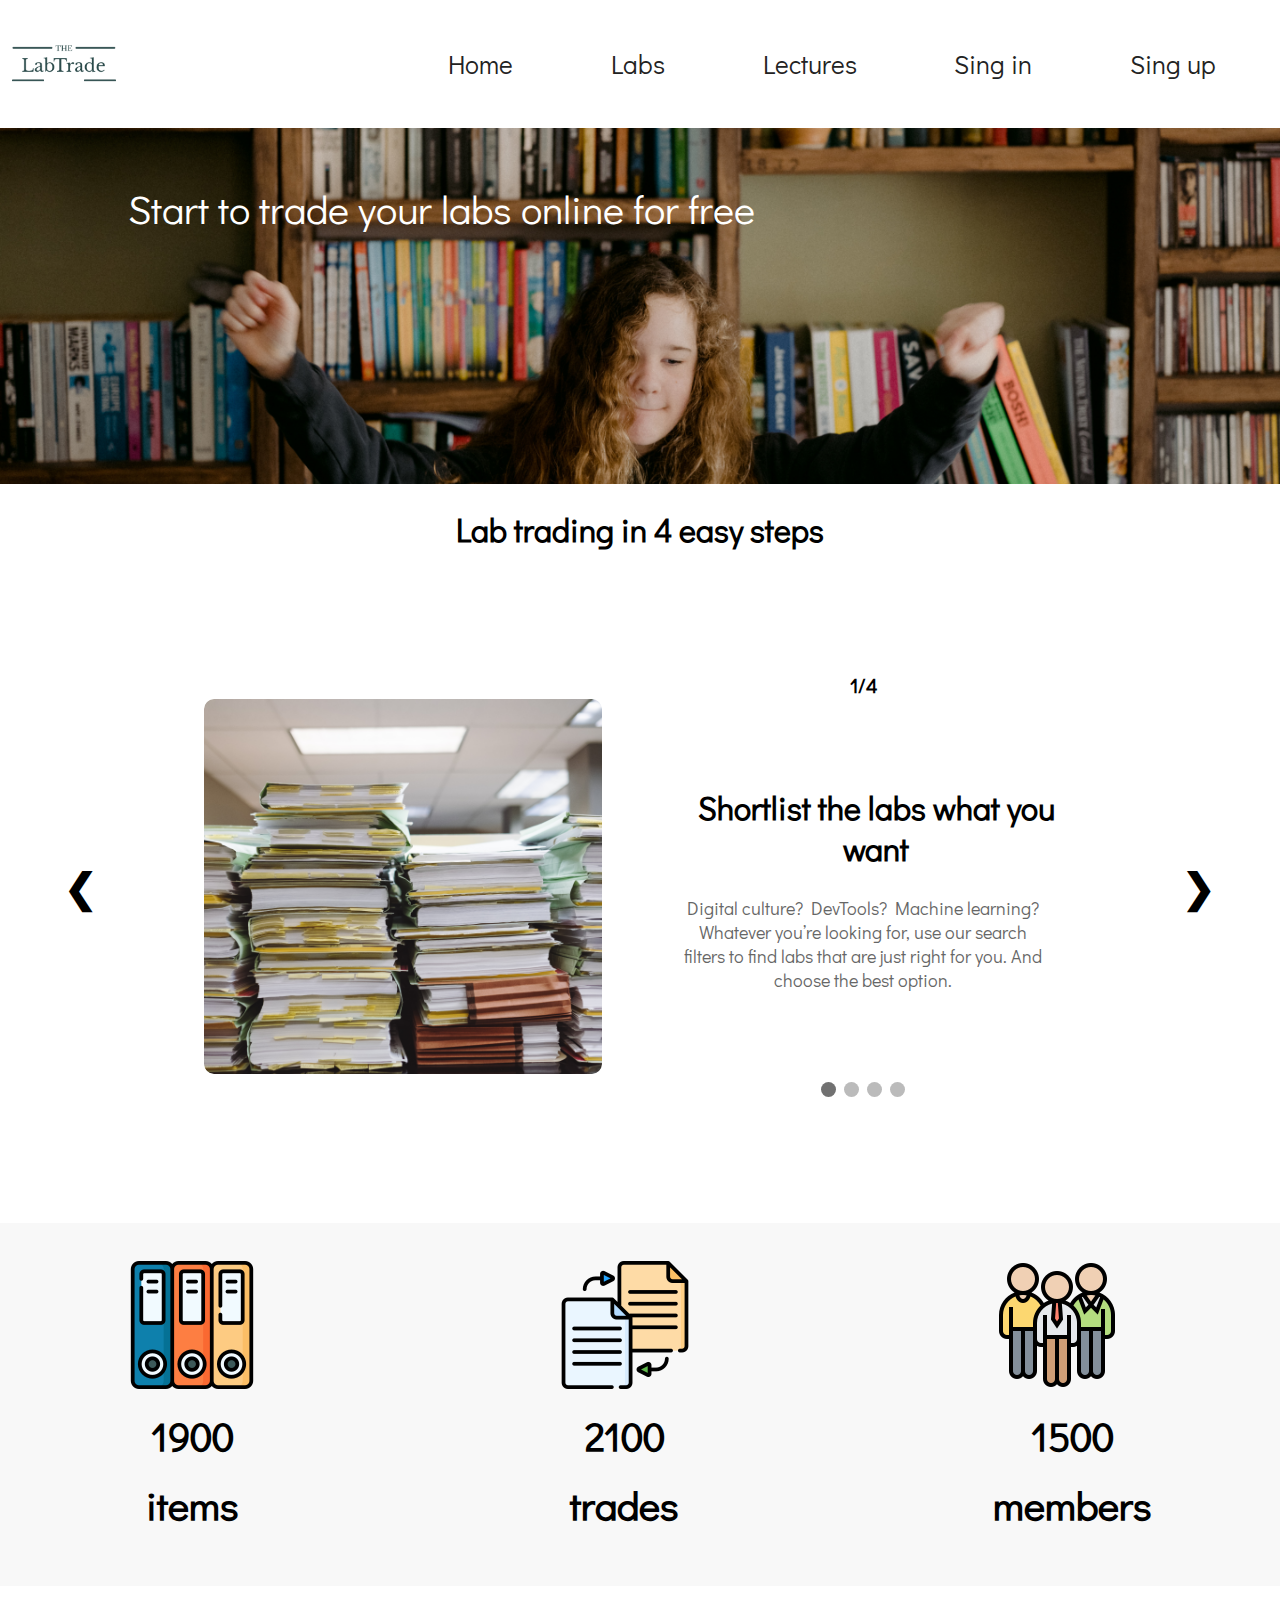
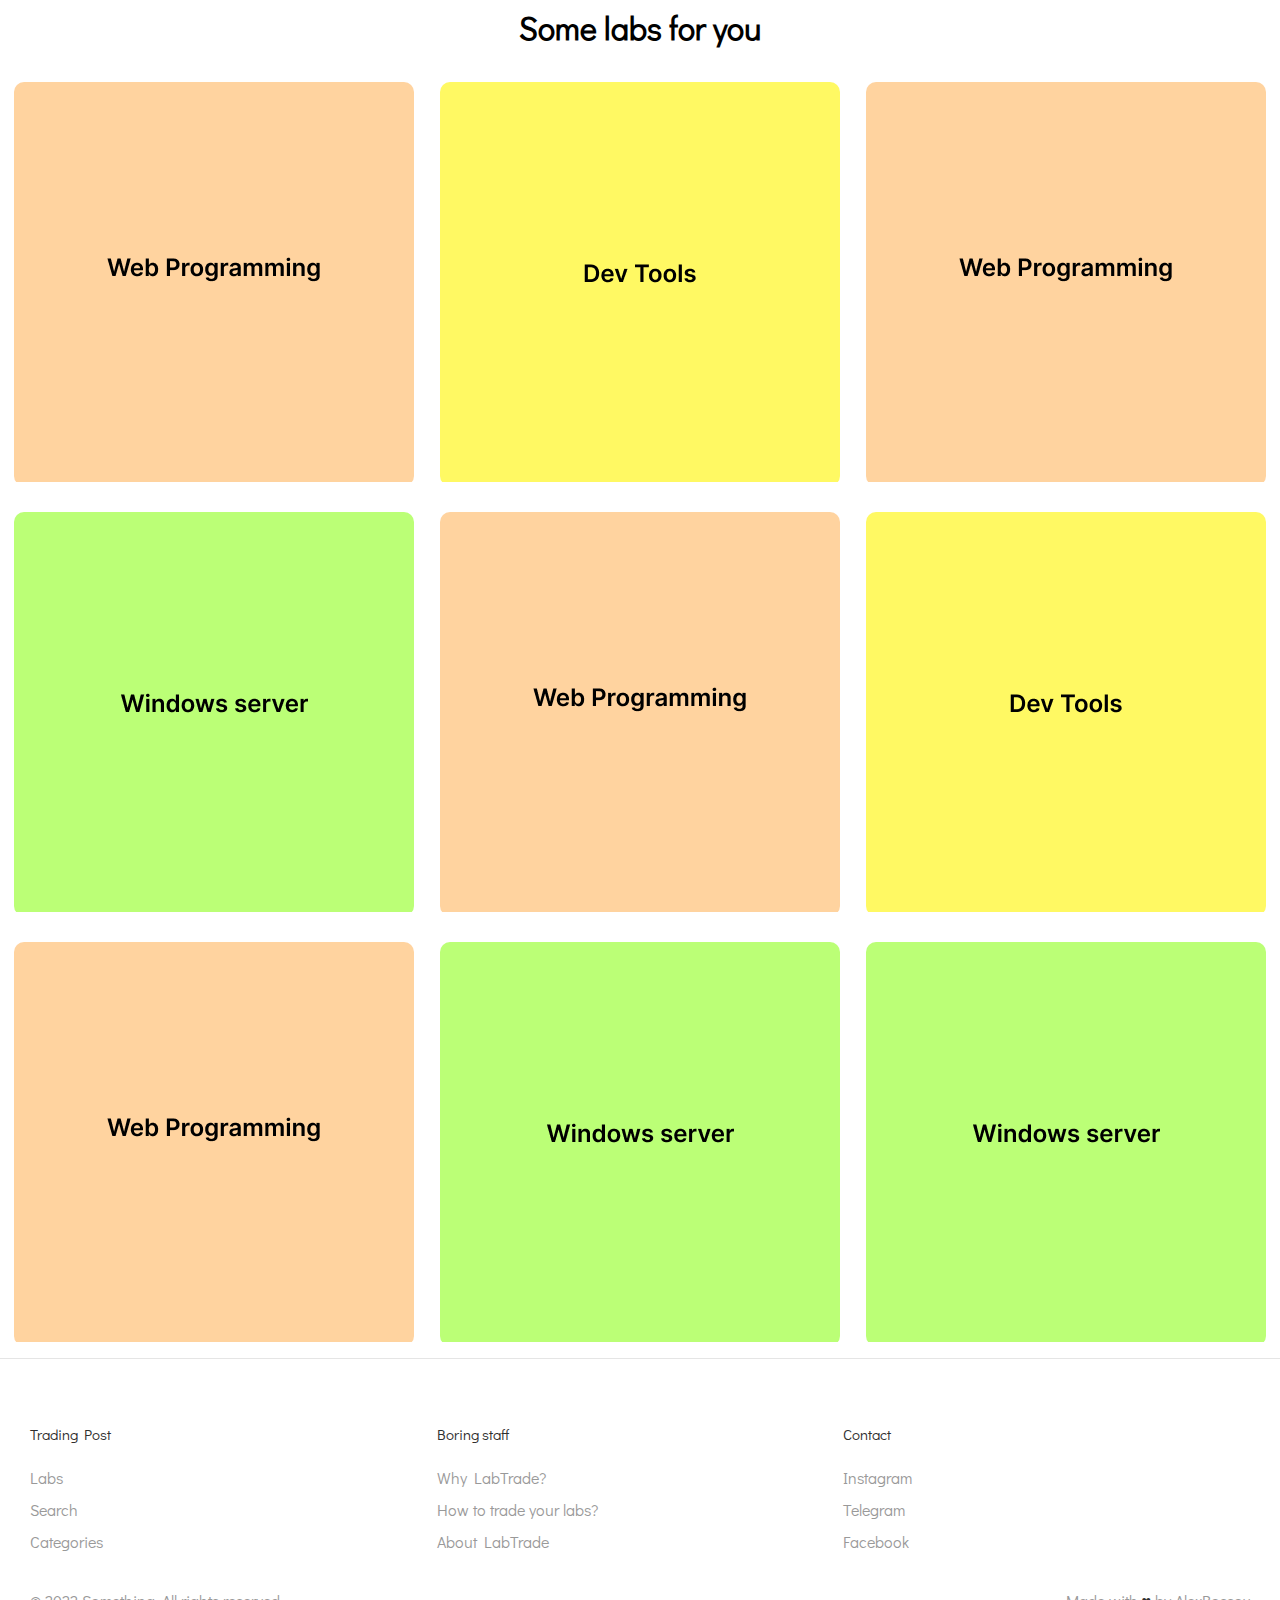
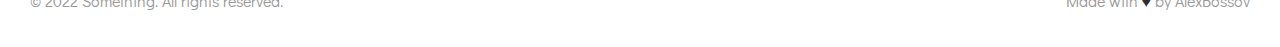
==== commit bc7bb429: "feat: create the search-bar in Labs page feat: create the slider-bar in Labs page feat: create the l" ====
--- a/src/html/index.html
+++ b/src/html/index.html
@@ -10,17 +10,18 @@
     <link href="../css/header.css" rel="stylesheet">
     <link href="../css/lab-content.css" rel="stylesheet">
     <link href="../css/girl.css" rel="stylesheet">
+    <link href='https://fonts.googleapis.com/css?family=Didact Gothic' rel='stylesheet'>
     <title>Home</title>
 </head>
 <body>
 <header class="header">
     <img class="header__img" src="../assets/logo.png" alt="logo">
     <nav class="header__nav">
-        <a href="http://localhost:63342/LabTrade/src/html/index.html#help" class="header__nav__item">Home</a>
-        <a href="http://localhost:63342/LabTrade/src/html/labs.html" class="header__nav__item">Labs</a>
-        <a href="http://localhost:63342/LabTrade/src/html/index.html#help" class="header__nav__item">Lectures</a>
-        <a href="http://localhost:63342/LabTrade/src/html/index.html#help" class="header__nav__item">Sing in</a>
-        <a href="http://localhost:63342/LabTrade/src/html/index.html#help" class="header__nav__item">Sing up</a>
+        <a href="index.html" class="header__nav__item">Home</a>
+        <a href="labs.html" class="header__nav__item">Labs</a>
+        <a href="index.html#help" class="header__nav__item">Lectures</a>
+        <a href="index.html#help" class="header__nav__item">Sing in</a>
+        <a href="index.html#help" class="header__nav__item">Sing up</a>
     </nav>
 </header>
 <main>
--- a/src/css/general.css
+++ b/src/css/general.css
@@ -1,7 +1,10 @@
 body,
 div {
     margin: 0;
+    font-family: 'Didact Gothic', serif;
 }
+
+
 
 input,
 button,
@@ -32,4 +35,5 @@
     display: flex;
     flex-flow: row;
     justify-content: space-between;
-}+}
+
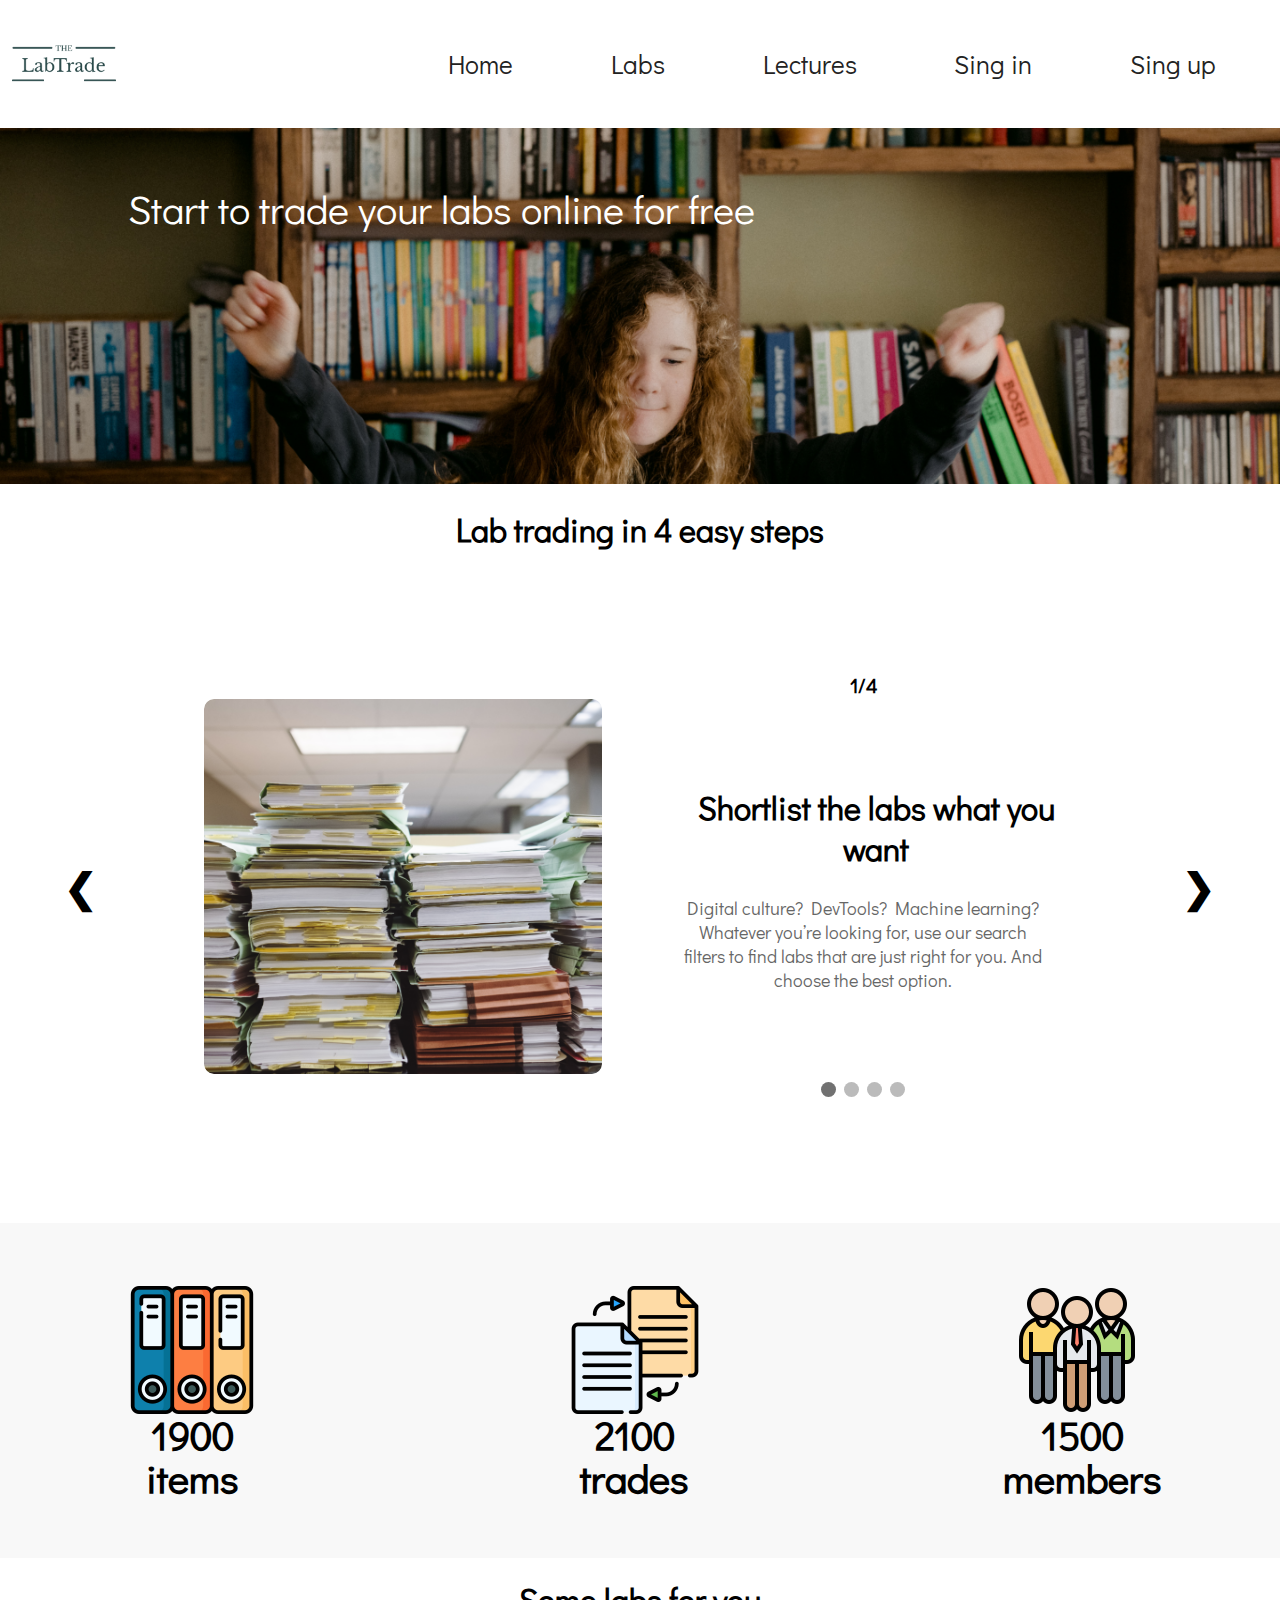
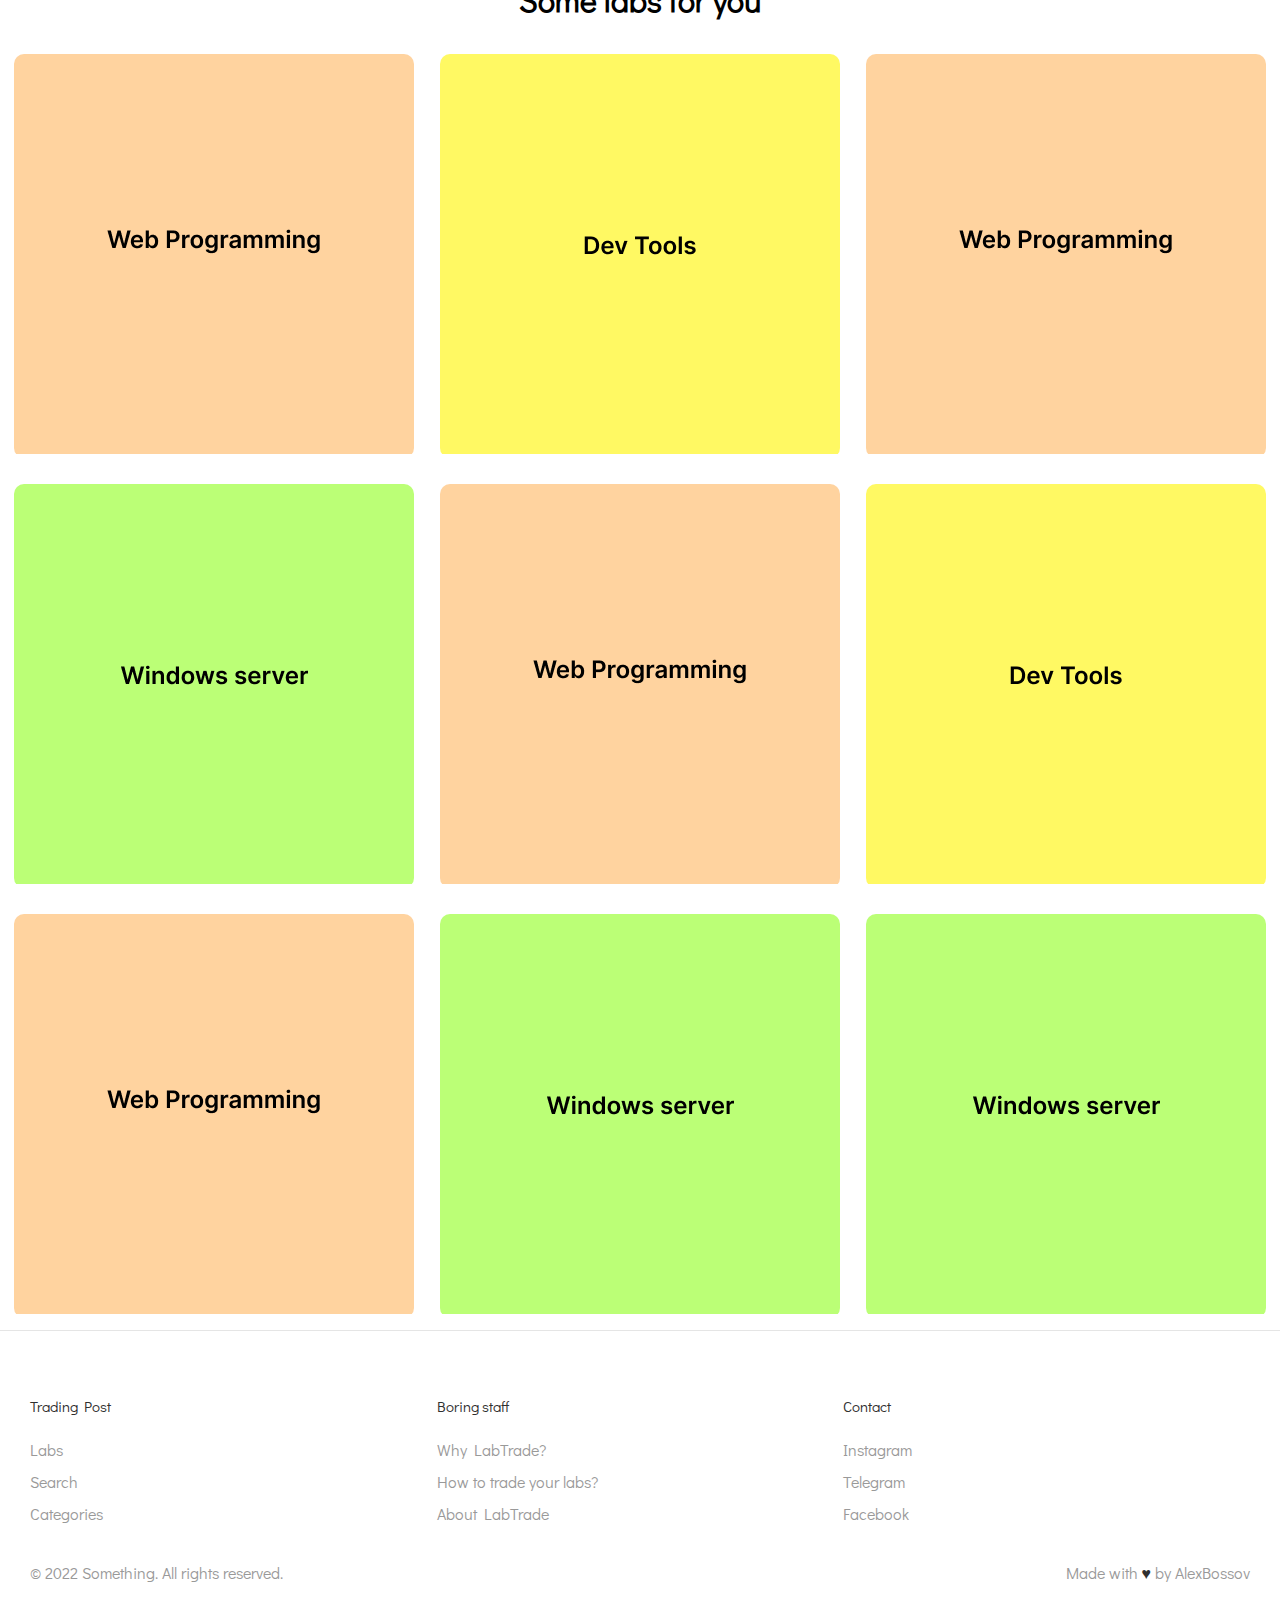
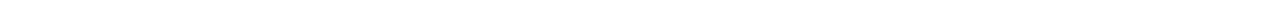
==== commit 7641dfec: "feat: do base responsive css for index.html" ====
--- a/src/html/index.html
+++ b/src/html/index.html
@@ -19,7 +19,7 @@
     <nav class="header__nav">
         <a href="index.html" class="header__nav__item">Home</a>
         <a href="labs.html" class="header__nav__item">Labs</a>
-        <a href="index.html#help" class="header__nav__item">Lectures</a>
+        <a href="lectures.html" class="header__nav__item">Lectures</a>
         <a href="index.html#help" class="header__nav__item">Sing in</a>
         <a href="index.html#help" class="header__nav__item">Sing up</a>
     </nav>
@@ -30,7 +30,7 @@
         <a class="img-text">Start to trade your labs online for free</a>
     </div>
     <div class="help" id="help">
-        <h1 class="centred">Lab trading in 4 easy steps</h1>
+        <h1 class="title">Lab trading in 4 easy steps</h1>
         <div class="slideshow-container">
             <div class="help__content">
                 <a class="help__slider_left" onclick="plusSlides(-1)">&#10094;</a>
@@ -97,7 +97,7 @@
                         </div>
                     </div>
                 </div>
-                <div class="slide-container  fade">
+                <div class="slide-container fade">
                     <img class="help__img"
                          src="../assets/happy1.jpg"
                          alt="books of labs"
@@ -122,101 +122,101 @@
             </div>
         </div>
     </div>
-    <div class="content_light_grey row">
-        <div>
+    <div class="content_light_grey">
+        <div class="content_light_grey__part">
             <img src="../assets/folder.png" alt="folder">
-            <p class="centred">
+            <p class="centred content_light_grey__part--squeeze">
                 <strong class="content__text_strong">1900</strong>
             </p>
-            <p class="centred">
+            <p class="centred content_light_grey__part--squeeze">
                 <strong class="content__text_strong">items</strong>
             </p>
         </div>
-        <div>
+        <div class="content_light_grey__part">
             <img src="../assets/exchange.png" alt="exchange">
-            <p class="centred">
+            <p class="centred content_light_grey__part--squeeze">
                 <strong class="content__text_strong">2100</strong>
             </p>
-            <p class="centred">
+            <p class="centred content_light_grey__part--squeeze">
                 <strong class="content__text_strong">trades</strong>
             </p>
         </div>
-        <div>
+        <div class="content_light_grey__part">
             <img src="../assets/community.png" alt="community">
-            <p class="centred">
+            <p class="centred content_light_grey__part--squeeze">
                 <strong class="content__text_strong">1500</strong>
             </p>
-            <p class="centred">
+            <p class="centred content_light_grey__part--squeeze">
                 <strong class="content__text_strong">members</strong>
             </p>
         </div>
     </div>
-    <h1 class="centred">Some labs for you</h1>
+    <h1 class="title">Some labs for you</h1>
     <div class="lab-content">
         <div class="wrap lab-content__img-wrapper">
             <img src="../assets/Frame%2039.png" class="lab-content__item blur" alt="lab"/>
-            <div class="lab-content__img-wrapper__text fade centred">lab 5 by
-                <a href="/AlexBossov">
+            <div class="lab-content__img-wrapper__text lab-fade centred">lab 5 by
+                <a href="profile.html">
                     AlexBossov
                 </a>
             </div>
         </div>
         <div class="wrap lab-content__img-wrapper">
             <img src="../assets/Frame%2040.png" class="lab-content__item blur" alt="lab"/>
-            <div class="lab-content__img-wrapper__text fade centred">lab 4 by
-                <a href="/Alex">
+            <div class="lab-content__img-wrapper__text lab-fade centred">lab 4 by
+                <a href="profile.html">
                     Alex
                 </a>
             </div>
         </div>
         <div class="wrap lab-content__img-wrapper">
             <img src="../assets/Frame%2039.png" class="lab-content__item blur" alt="lab"/>
-            <div class="lab-content__img-wrapper__text fade centred">lab 1 by <a href="/Kostya">Kostya</a></div>
+            <div class="lab-content__img-wrapper__text lab-fade centred">lab 1 by <a href="/Kostya">Kostya</a></div>
         </div>
         <div class="wrap lab-content__img-wrapper">
             <img src="../assets/Frame%2041.png" class="lab-content__item blur" alt="lab"/>
-            <div class="lab-content__img-wrapper__text fade centred">lab 4 by
-                <a href="/Kirill">
+            <div class="lab-content__img-wrapper__text lab-fade centred">lab 4 by
+                <a href="profile.html">
                     Kirill
                 </a>
             </div>
         </div>
         <div class="wrap lab-content__img-wrapper">
             <img src="../assets/Frame%2039.png" class="lab-content__item blur" alt="lab"/>
-            <div class="lab-content__img-wrapper__text fade centred">lab 1 by
-                <a href="/Oleg">
+            <div class="lab-content__img-wrapper__text lab-fade centred">lab 1 by
+                <a href="profile.html">
                     Oleg
                 </a>
             </div>
         </div>
         <div class="wrap lab-content__img-wrapper">
             <img src="../assets/Frame%2040.png" class="lab-content__item blur" alt="lab"/>
-            <div class="lab-content__img-wrapper__text fade centred">lab 4 by
-                <a href="/Igor">
+            <div class="lab-content__img-wrapper__text lab-fade centred">lab 4 by
+                <a href="profile.html">
                     Igor
                 </a>
             </div>
         </div>
         <div class="wrap lab-content__img-wrapper">
             <img src="../assets/Frame%2039.png" class="lab-content__item blur" alt="lab"/>
-            <div class="lab-content__img-wrapper__text fade centred">lab 1 by
-                <a href="/Rostislave">
+            <div class="lab-content__img-wrapper__text lab-fade centred">lab 1 by
+                <a href="profile.html">
                     Rostislave
                 </a>
             </div>
         </div>
         <div class="wrap lab-content__img-wrapper">
             <img src="../assets/Frame%2041.png" class="lab-content__item blur" alt="lab"/>
-            <div class="lab-content__img-wrapper__text fade centred">lab 4 by
-                <a href="/Zhenya">
+            <div class="lab-content__img-wrapper__text lab-fade centred">lab 4 by
+                <a href="profile.html">
                     Zhenya
                 </a>
             </div>
         </div>
         <div class="wrap lab-content__img-wrapper">
             <img src="../assets/Frame%2041.png" class="lab-content__item blur" alt="lab"/>
-            <div class="lab-content__img-wrapper__text fade centred">lab 2 by
-                <a href="/Zhenya">
+            <div class="lab-content__img-wrapper__text lab-fade centred">lab 2 by
+                <a href="profile.html">
                     Zhenya
                 </a>
             </div>
@@ -282,6 +282,5 @@
 </footer>
 <script src="../js/first.js"></script>
 <script src="../js/second.js"></script>
-
 </body>
 </html>--- a/src/css/outlines.css
+++ b/src/css/outlines.css
@@ -6,6 +6,7 @@
     .help__img {
         width: 225px;
         height: 200px;
+        display: none;
     }
 
     .lab-content__item {
@@ -22,6 +23,7 @@
     .help__img {
         width: 225px;
         height: 200px;
+        display: none;
     }
 
     .lab-content__item {
@@ -34,6 +36,7 @@
     .help__img {
         width: 250px;
         height: 225px;
+        display: none;
     }
 
     .lab-content__item {
@@ -100,4 +103,12 @@
         height: 400px;
         width: 400px;
     }
+}
+
+@media only screen and (max-device-width: 480px) {
+    .lab-content__item {
+        height: 650px;
+        width: 650px;
+        border-radius: 30px;
+    }
 }--- a/src/css/help.css
+++ b/src/css/help.css
@@ -9,7 +9,7 @@
 
 @keyframes fade {
     from {
-        opacity: .4
+        opacity: .3
     }
     to {
         opacity: 1
@@ -48,6 +48,7 @@
 .help__img {
     margin-left: 5%;
     border-radius: 10px;
+    display: flex;
 }
 
 .help__slider_left, .help__slider_right {
@@ -77,3 +78,65 @@
 .active, .dot:hover {
     background-color: #717171;
 }
+
+.title {
+    text-align: center;
+}
+
+@media only screen and (min-width: 400px) {
+    .help__img {
+        display: none;
+    }
+}
+
+@media only screen and (min-width: 600px) {
+    .help__img {
+        display: none;
+    }
+}
+
+@media only screen and (min-width: 768px) {
+    .help__img {
+        display: none;
+    }
+}
+
+@media only screen and (min-width: 900px) {
+    .help__img {
+        width: 275px;
+        height: 250px;
+        display: none;
+    }
+
+    .help__description {
+        color: #666666;
+        font-size: 16px;
+        padding: 0 15% 0 15%;
+    }
+}
+
+@media only screen and (min-width: 1024px) {
+    .help__img {
+        width: 400px;
+        height: 375px;
+        display: flex;
+    }
+
+    .help__description {
+        color: #666666;
+        font-size: 18px;
+        padding: 0 15% 0 15%;
+    }
+}
+
+@media only screen and (max-device-width: 480px) {
+    .help__title {
+        font-size: 50px;
+    }
+    .help__numbers {
+        font-size: 40px;
+    }
+    .title {
+        font-size: 50px;
+    }
+}
--- a/src/css/statistic.css
+++ b/src/css/statistic.css
@@ -1,8 +1,28 @@
 .content_light_grey {
     background-color: #F8F8F8;
     padding: 3% 10% 3% 10%;
+    display: flex;
+    flex-flow: row;
+    justify-content: space-between;
+    align-items: center;
+}
+
+.content_light_grey__part {
+    margin: 25px 0;
+}
+
+.content_light_grey__part--squeeze {
+    margin: -10px;
 }
 
 .content__text_strong {
     font-size: 40px;
+}
+
+@media only screen and (max-width: 650px) {
+    .content_light_grey {
+        flex-flow: column;
+        justify-content: space-between;
+        align-items: center;
+    }
 }--- a/src/css/header.css
+++ b/src/css/header.css
@@ -47,4 +47,66 @@
     left: 0;
     width: 100%;
     transition: width .3s ease;
+}
+
+
+@media only screen and (min-width: 400px) and (max-width: 600px) {
+    .header__nav__item {
+        font-size: 140%;
+    }
+    .header__nav__item--underline {
+        font-size: 140%;
+    }
+    .header__nav {
+        width: 80%;
+    }
+}
+
+@media only screen and (min-width: 600px) and (max-width: 768px){
+    .header__nav__item {
+        font-size: 100%;
+    }
+    .header__nav {
+        width: 80%;
+    }
+}
+
+@media only screen and (min-width: 768px) and (max-width: 900px){
+    .header__nav__item {
+        font-size: 100%;
+    }
+}
+
+@media only screen and (min-width: 900px) and (max-width: 1024px){
+    .header__nav__item {
+        font-size: 100%;
+    }
+    .header__nav__item--underline {
+        font-size: 100%;
+    }
+}
+
+
+@media only screen and (min-width: 1024px) {
+    .header__nav__item {
+        font-size: 100%;
+    }
+    .header__nav__item--underline {
+        font-size: 100%;
+    }
+}
+
+@media only screen and (max-device-width: 480px) {
+    .header__nav__item {
+        font-size: 180%;
+    }
+    .header__nav__item--underline {
+        font-size: 180%;
+    }
+    .header__nav {
+        width: 70%;
+    }
+    .header__img {
+        width: 20%;
+    }
 }--- a/src/css/lab-content.css
+++ b/src/css/lab-content.css
@@ -11,7 +11,6 @@
     position: relative;
     overflow: hidden;
 }
-
 
 
 .lab-content__img-wrapper > .lab-content__img-wrapper__text, .lab-content__img-wrapper__button {
@@ -34,11 +33,11 @@
     filter: blur(5px);
 }
 
-.lab-content__img-wrapper > .lab-content__img-wrapper__text.fade, .lab-content__img-wrapper__button.fade {
+.lab-content__img-wrapper > .lab-content__img-wrapper__text.lab-fade, .lab-content__img-wrapper__button.lab-fade {
     opacity: 0;
 }
 
-.lab-content__img-wrapper:hover > .lab-content__img-wrapper__text.fade, .lab-content__img-wrapper__button.fade {
+.lab-content__img-wrapper:hover > .lab-content__img-wrapper__text.lab-fade, .lab-content__img-wrapper__button.lab-fade {
     opacity: 1;
 }
 
@@ -49,4 +48,8 @@
 
 .lab-content__img-wrapper__text {
     display: flex;
+}
+
+@media only screen and (max-device-width: 480px) {
+
 }--- a/src/css/girl.css
+++ b/src/css/girl.css
@@ -6,4 +6,10 @@
     position: absolute;
     left: 10%;
     top: 15%;
+}
+
+@media only screen and (max-device-width: 480px) {
+    .img-text {
+        font-size: 50px;
+    }
 }